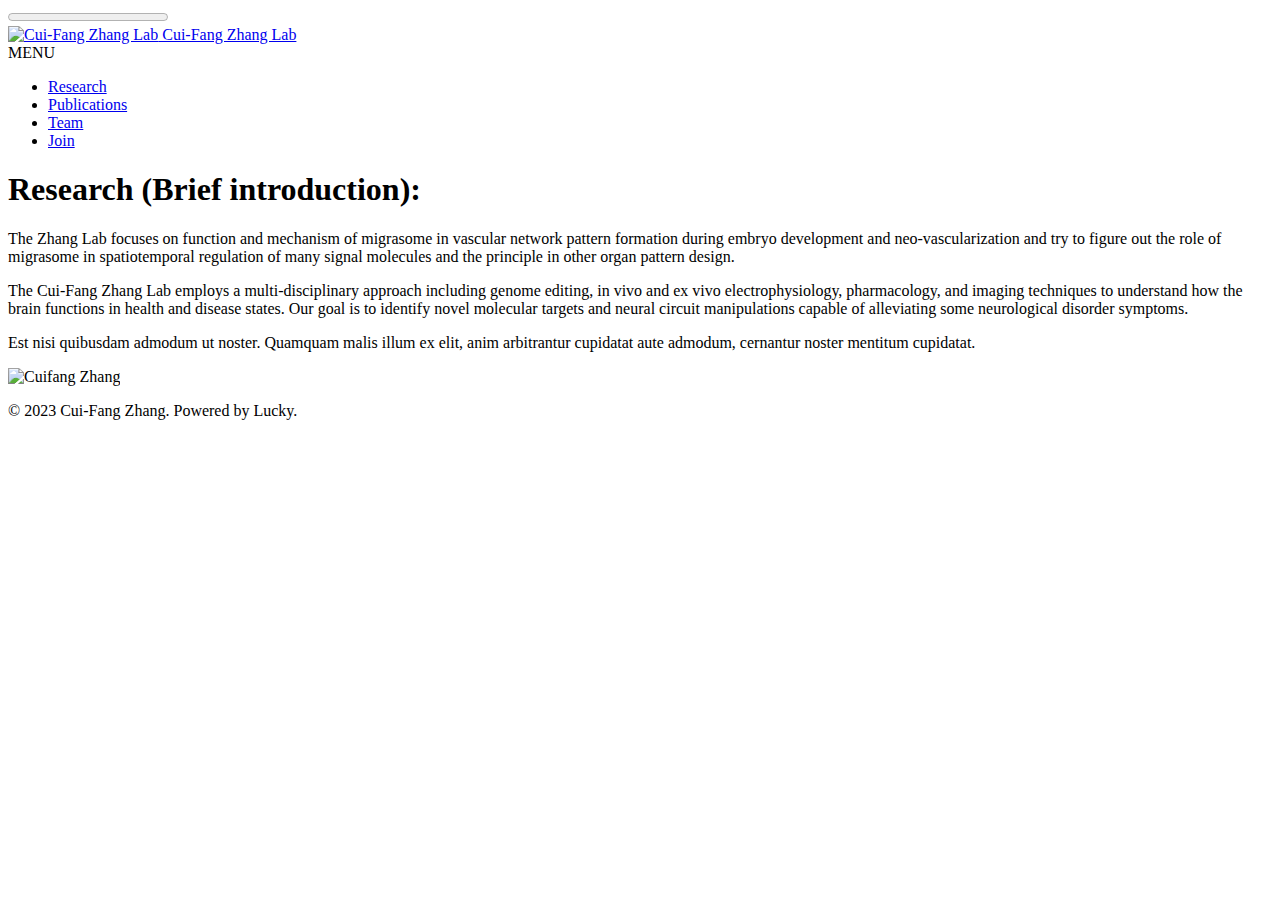
==== index.html @ 9639e49c "Add files via upload" ====
﻿<!DOCTYPE html>
<html lang="en-US">

<head>
    <title>Cui-Fang Zhang lab-XIAMEN University</title>
    <!-- META TAGS -->
    <meta charset="UTF-8">
    <meta name="viewport" content="width=device-width, height=device-height, initial-scale=1.0, maximum-scale=1.0, user-scalable=no" />
    <meta name="description" content="">
    <meta name="keywords" content="">
    <!-- CSS FILES -->
    <link href="css/bootstrap.min.css" rel="stylesheet" type="text/css">
    <link href="css/fontawesome.css" rel="stylesheet" type="text/css">
    <link href="css/slick.css" rel="stylesheet" type="text/css">
    <link href="css/style.css" rel="stylesheet" type="text/css">
</head>

<body>
    <!-- READING POSITION INDICATOR -->
    <progress value="0" id="eskimo-progress-bar">
        <span class="eskimo-progress-container">
            <span class="eskimo-progress-bar"></span>
        </span>
    </progress>
    <!-- SITE WRAPPER -->
    <div id="eskimo-site-wrapper">
        <!-- MAIN CONTAINER -->
        <main id="eskimo-main-container">
            <div class="container">
                <!-- SIDEBAR -->
                <div id="eskimo-sidebar">
                    <div id="eskimo-sidebar-wrapper" class="d-flex align-items-start flex-column h-100 w-100">
                        <!-- LOGO -->
                        <div id="eskimo-logo-cell" class="w-100">
                            <a class="eskimo-logo-link" href="index.html">
                                <img src="images/logo.png" class="eskimo-logo" alt="Cui-Fang Zhang Lab">
                                Cui-Fang Zhang Lab
                            </a>
                        </div>
                        <!-- MENU CONTAINER -->
                        <div id="eskimo-sidebar-cell" class="w-100">
                            <!-- MOBILE MENU BUTTON -->
                            <div id="eskimo-menu-toggle">MENU</div>
                            <!-- MENU -->
                            <nav id="eskimo-main-menu" class="menu-main-menu-container">
                                <ul class="eskimo-menu-ul">
                                    <li><a href="index.html">Research</a>
                                    </li>
                                    <li><a href="publications.html">Publications</a>
    
                                    </li>
                                    <li><a href="team.html">Team</a>
                                    </li>
                                    <li><a href="join.html">Join</a></li>
    
                                </ul>
                            </nav>
                        </div>
                    
                    </div>
                </div>

                <!-- INDEX -->
                <div class="eskimo-page-title" style="margin-right: -110px; padding-right: 110px; opacity: 1;">
                    <h1><span>Research (Brief introduction):</span></h1>
                    <p class="eskimo-page-subtitle">The Zhang Lab focuses on function and mechanism of migrasome in vascular network pattern formation during embryo development and neo-vascularization and try to figure out the role of migrasome in spatiotemporal regulation of many signal molecules and the principle in other organ pattern design.</p>
                </div>
                <div class="row">
                    <div class="col-12 col-lg-7 order-2 order-lg-1">
                        <p>The Cui-Fang Zhang Lab employs a multi-disciplinary approach including genome editing, in vivo and ex vivo electrophysiology, pharmacology, and imaging techniques to understand how the brain functions in health and disease states. Our goal is to identify novel molecular targets and neural circuit manipulations capable of alleviating some neurological disorder symptoms.</p>
                        <p>Est nisi quibusdam admodum ut noster. Quamquam malis illum ex elit, anim arbitrantur cupidatat aute admodum, cernantur noster mentitum cupidatat.</p>
                        
                    </div>
                    <div class="col-12 col-lg-5 order-1 order-lg-2 mb-5 mb-lg-0">
                        <img src="images/Cuifang Zhang.jpg" alt="Cuifang Zhang" class="img-fluid mx-auto d-block eskimo-img-shadow" />
                    
                    </div>
                </div>
          
                </div>
            </div>
        </main>
        <!-- FOOTER -->
        <footer id="eskimo-footer">
            <div class="container">

                <!-- CREDITS -->
                <div class="eskimo-footer-credits">
                    <p>
                        © 2023 Cui-Fang Zhang. Powered by Lucky.
                    </p>
                </div>
            </div>
        </footer>
    </div>
    <!-- GO TO TOP BUTTON -->
    <a id="eskimo-gototop" href="#"><i class="fa fa-chevron-up"></i></a>
    <!-- SLIDE PANEL OVERLAY -->
    <div id="eskimo-overlay"></div>

    <!-- JS FILES -->
    <script src="js/jquery-3.3.1.min.js"></script>
    <script src="js/bootstrap.min.js"></script>
    <script src="js/salvattore.min.js"></script>
    <script src="js/slick.min.js"></script>
    <script src="js/panel.js"></script>
    <script src="js/reading-position-indicator.js"></script>
    <script src="js/custom.js"></script>
    <!-- POST SLIDER -->
    <script>
        (function($) {
            "use strict";
            $(document).ready(function() {
                $('#eskimo-post-slider').slick({
                    autoplay: true,
                    autoplaySpeed: 5000,
                    slidesToScroll: 1,
                    adaptiveHeight: true,
                    slidesToShow: 1,
                    arrows: true,
                    dots: false,
                    fade: true
                });
            });
            $(window).on('load', function() {
                $('#eskimo-post-slider').css('opacity', '1');
                $('#eskimo-post-slider').parent().removeClass('eskimo-bg-loader');
            });
        })(jQuery);
    </script>
    <!-- POST CAROUSEL -->
    <script>
        (function($) {
            "use strict";
            $(document).ready(function() {
                $('#eskimo-post-carousel').slick({
                    infinite: false,
                    slidesToScroll: 1,
                    arrows: true,
                    dots: false,
                    slidesToShow: 3,
                    responsive: [{
                        breakpoint: 992,
                        settings: {
                            slidesToShow: 2
                        }
                    }, {
                        breakpoint: 576,
                        settings: {
                            slidesToShow: 1
                        }
                    }]

                });
                $('#eskimo-post-carousel').css('opacity', '1');
            });
        })(jQuery);
    </script>
</body>

</html>
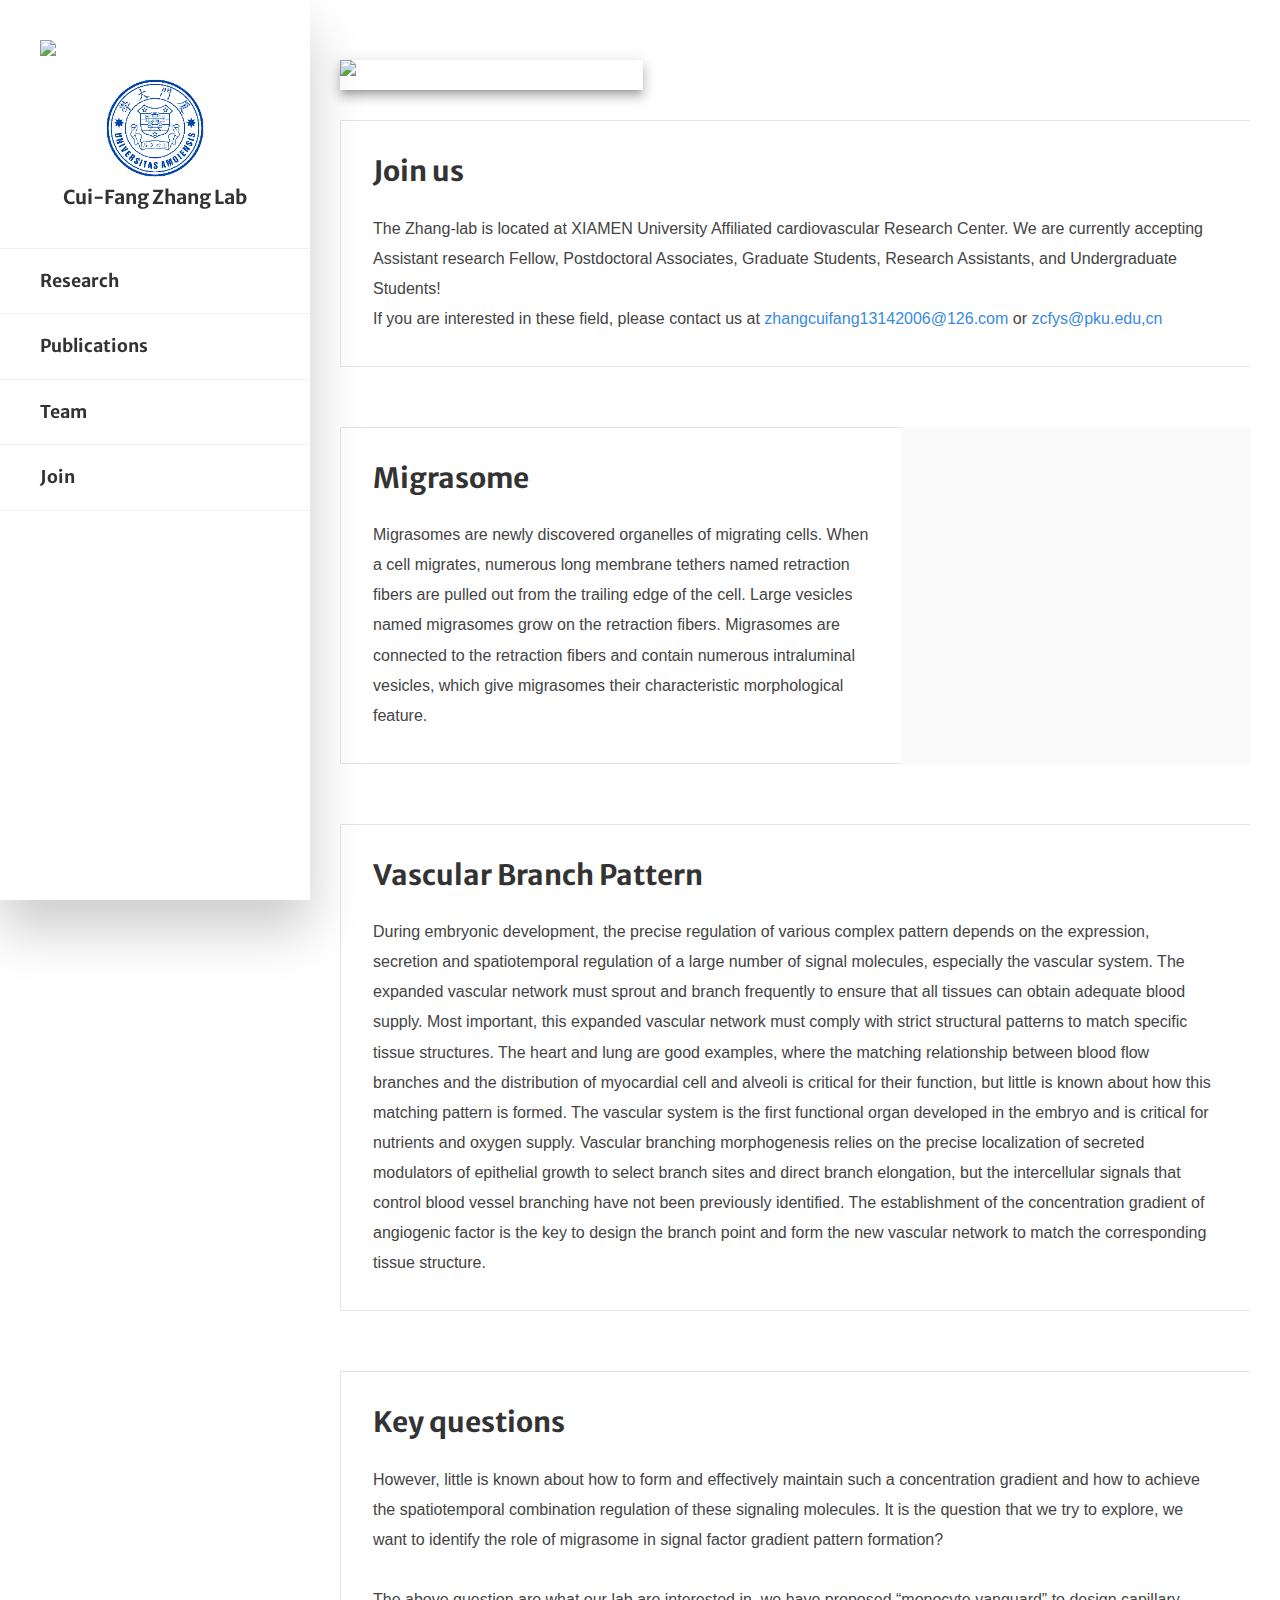
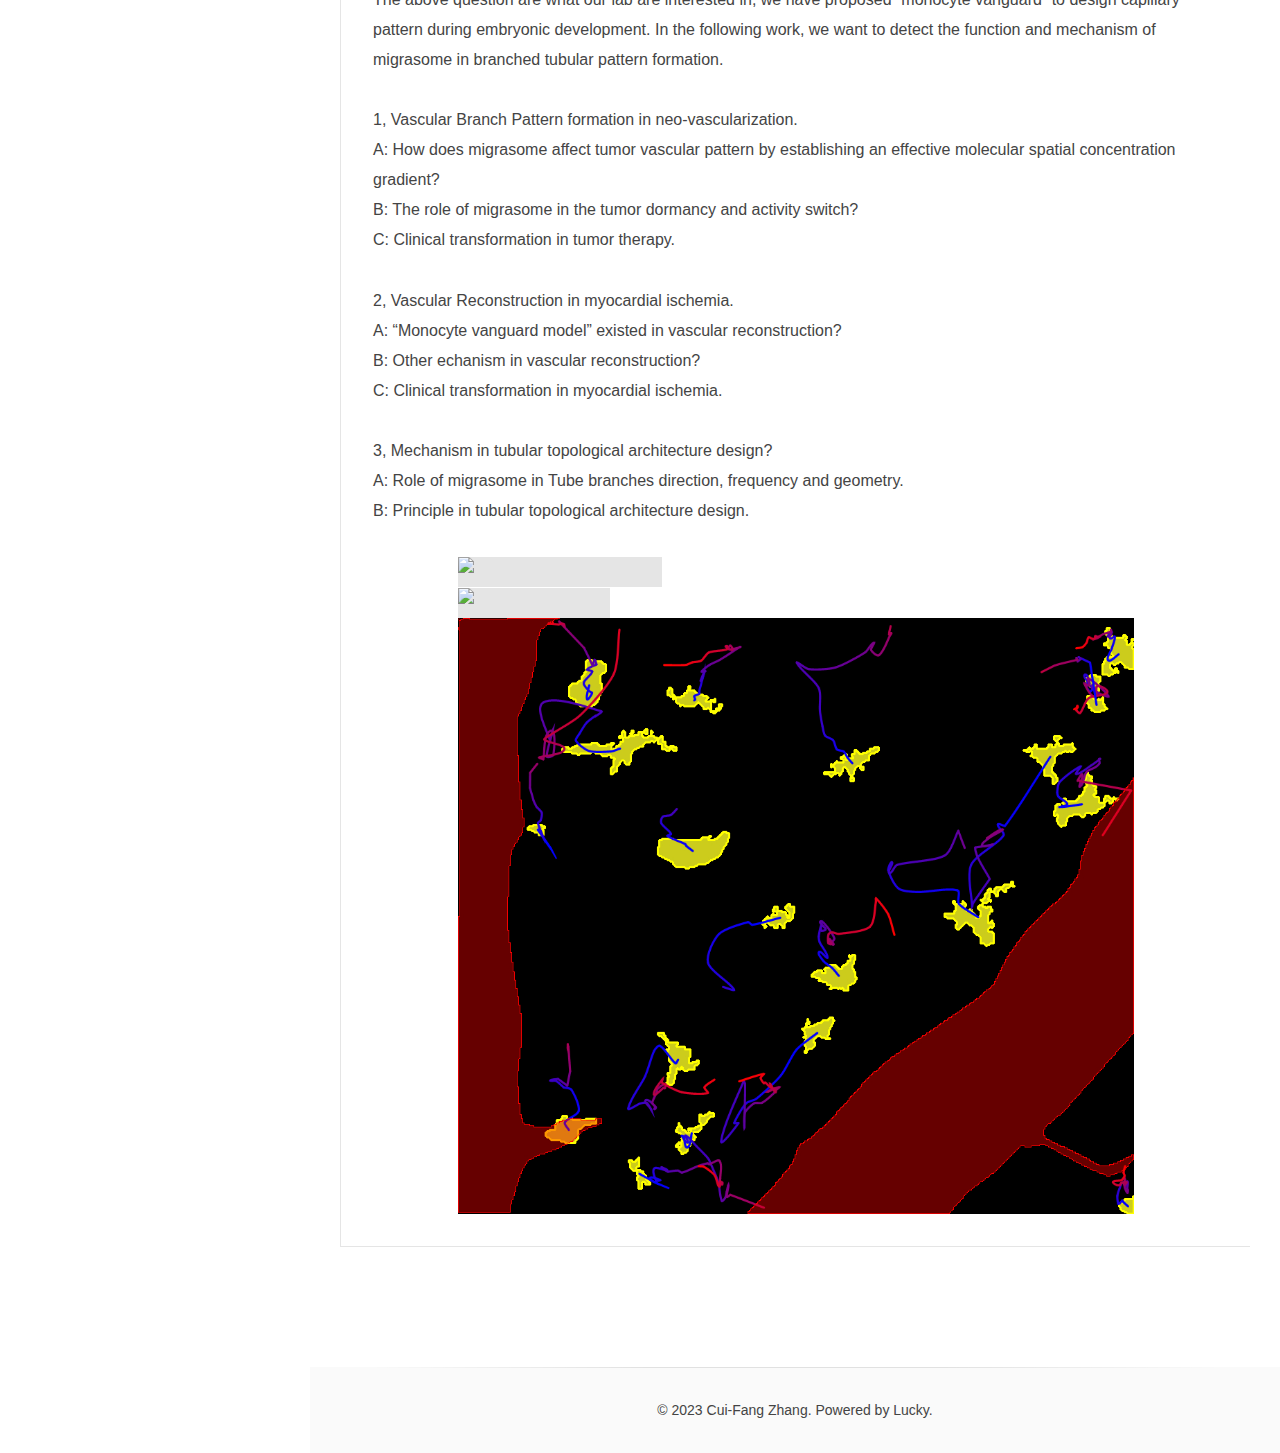
==== commit 0221e2ca: "Add files via upload" ====
--- a/index.html
+++ b/index.html
@@ -12,7 +12,7 @@
     <link href="css/bootstrap.min.css" rel="stylesheet" type="text/css">
     <link href="css/fontawesome.css" rel="stylesheet" type="text/css">
     <link href="css/slick.css" rel="stylesheet" type="text/css">
-    <link href="css/style.css" rel="stylesheet" type="text/css">
+    <link href="css/style.css?v=20230723" rel="stylesheet" type="text/css">
 </head>
 
 <body>
@@ -33,7 +33,8 @@
                         <!-- LOGO -->
                         <div id="eskimo-logo-cell" class="w-100">
                             <a class="eskimo-logo-link" href="index.html">
-                                <img src="images/logo.png" class="eskimo-logo" alt="Cui-Fang Zhang Lab">
+                                <img src="../images/logo1.png" class="eskimo-logo1" alt="厦门大学医学院心血管研究所">
+                                <img src="../images/logo.png" class="eskimo-logo" alt="Cui-Fang Zhang Lab">
                                 Cui-Fang Zhang Lab
                             </a>
                         </div>
@@ -61,24 +62,117 @@
                 </div>
 
                 <!-- INDEX -->
-                <div class="eskimo-page-title" style="margin-right: -110px; padding-right: 110px; opacity: 1;">
+                <!-- <div class="eskimo-page-title" style="margin-right: -110px; padding-right: 110px; opacity: 1;">
                     <h1><span>Research (Brief introduction):</span></h1>
                     <p class="eskimo-page-subtitle">The Zhang Lab focuses on function and mechanism of migrasome in vascular network pattern formation during embryo development and neo-vascularization and try to figure out the role of migrasome in spatiotemporal regulation of many signal molecules and the principle in other organ pattern design.</p>
-                </div>
+                </div> -->
+                <!-- <h3 class="card-title">Research (Brief introduction):</h3> -->
                 <div class="row">
-                    <div class="col-12 col-lg-7 order-2 order-lg-1">
-                        <p>The Cui-Fang Zhang Lab employs a multi-disciplinary approach including genome editing, in vivo and ex vivo electrophysiology, pharmacology, and imaging techniques to understand how the brain functions in health and disease states. Our goal is to identify novel molecular targets and neural circuit manipulations capable of alleviating some neurological disorder symptoms.</p>
-                        <p>Est nisi quibusdam admodum ut noster. Quamquam malis illum ex elit, anim arbitrantur cupidatat aute admodum, cernantur noster mentitum cupidatat.</p>
-                        
-                    </div>
-                    <div class="col-12 col-lg-5 order-1 order-lg-2 mb-5 mb-lg-0">
-                        <img src="images/Cuifang Zhang.jpg" alt="Cuifang Zhang" class="img-fluid mx-auto d-block eskimo-img-shadow" />
-                    
+                    <div class="col-12 col-lg-4 order-2 order-lg-1" style="padding-right: 0;padding-left: 0;">
+                        <img src="images/1.jpg" alt="Cuifang Zhang" class="img-fluid mx-auto d-block eskimo-img-shadow" />
+                    </div>
+                    <div class="col-12 col-lg-8 order-1 order-lg-2 mb-5 mb-lg-0" style="background-image:url(images/formation.gif);background-repeat: repeat;">
+                        <p style="color: #fff;position: absolute;bottom: 0px;font-weight: 600;font-size: 18px;">The Zhang Lab focuses on function and mechanism of migrasome in vascular network pattern formation during embryo development and neo-vascularization and try to figure out the role of migrasome in spatiotemporal regulation of many signal molecules and the principle in other organ pattern design.</p>
                     </div>
                 </div>
           
-                </div>
-            </div>
+                <br/>
+
+                <div class="row">
+                    <div class="card card-horizontal">
+                        <div class="card-body">
+                            <div class="card-horizontal-left">
+                                <h3 class="card-title"><a>Join us</a></h3>
+                                <div class="card-excerpt">
+                                    <div>The Zhang-lab is located at XIAMEN University Affiliated cardiovascular Research Center. We are currently accepting Assistant research Fellow, Postdoctoral Associates, Graduate Students, Research Assistants, and Undergraduate Students!
+                                        <br>If you are interested in these field, please contact us at <a style="color: #398ade;">zhangcuifang13142006@126.com</a> or <a style="color: #398ade;">zcfys@pku.edu,cn</a>
+                                    </div>
+                                </div>
+                            </div>
+                        </div>
+                    </div>
+            </div>
+
+            <div class="row">
+                <div class="card card-horizontal">
+                    <div class="card-body">
+                        <div class="card-horizontal-left">
+                            <h3 class="card-title"><a>Migrasome</a></h3>
+                            <div class="card-excerpt">
+                                <p>Migrasomes are newly discovered organelles of migrating cells. When a cell migrates, numerous long membrane tethers named retraction fibers are pulled out from the trailing edge of the cell. Large vesicles named migrasomes grow on the retraction fibers. Migrasomes are connected to the retraction fibers and contain numerous intraluminal vesicles, which give migrasomes their characteristic morphological feature.</p>
+                            </div>
+                        </div>
+                        <div class="card-horizontal-right" title="Migrasome and retraction fiber" style=" background-size: 100% 300px;" data-img="images/migrasomer.gif">
+                        </div>
+                    </div>
+                </div>
+            </div>
+
+            <div class="row">
+                <div class="card card-horizontal">
+                    <div class="card-body">
+                        <div class="card-horizontal-left">
+                            <h3 class="card-title"><a>Vascular Branch Pattern</a></h3>
+                            <div class="card-excerpt">
+                                <p>During embryonic development, the precise regulation of various complex pattern depends on the expression, secretion and spatiotemporal regulation of a large number of signal molecules, especially the vascular system. The expanded vascular network must sprout and branch frequently to ensure that all tissues can obtain adequate blood supply. Most important, this expanded vascular network must comply with strict structural patterns to match specific tissue structures. The heart and lung are good examples, where the matching relationship between blood flow branches and the distribution of myocardial cell and alveoli is critical for their function, but little is known about how this matching pattern is formed. 
+                                    The vascular system is the first functional organ developed in the embryo and is critical for nutrients and oxygen supply. Vascular branching morphogenesis relies on the precise localization of secreted modulators of epithelial growth to select branch sites and direct branch elongation, but the intercellular signals that control blood vessel branching have not been previously identified. The establishment of the concentration gradient of angiogenic factor is the key to design the branch point and form the new vascular network to match the corresponding tissue structure.
+                                    </p>
+                            </div>
+                        </div>
+                    </div>
+                </div>
+            </div>
+
+            <div class="row">
+                <div class="card card-horizontal">
+                    <div class="card-body">
+                        <div class="card-horizontal-left">
+                            <h3 class="card-title"><a>Key questions</a></h3>
+                            <div class="card-excerpt">
+                                <div>
+                                    However, little is known about how to form and effectively maintain such a concentration gradient and how to achieve the spatiotemporal combination regulation of these signaling molecules. It is the question that we try to explore, we want to identify the role of migrasome in signal factor gradient pattern formation?
+                                </div>
+                                <br>
+                                <div>
+                                    The above question are what our lab are interested in, we have proposed “monocyte vanguard” to design capillary pattern during embryonic development. In the following work, we want to detect the function and mechanism of migrasome in branched tubular pattern formation.
+                                </div>
+                                <br>
+                                <div>
+                                   <p>1, Vascular Branch Pattern formation in neo-vascularization.</p>
+                                   <p>A: How does migrasome affect tumor vascular pattern by establishing an effective molecular spatial concentration gradient?</p>
+                                   <p>B: The role of migrasome in the tumor dormancy and activity switch?</p>
+                                   <p>C: Clinical transformation in tumor therapy.</p>
+                                </div>
+                                <br>
+                                <div>
+                                    <p>2, Vascular Reconstruction in myocardial ischemia.</p>
+                                    <p>A: “Monocyte vanguard model” existed in vascular reconstruction?</p>
+                                    <p>B: Other echanism in vascular reconstruction?</p>
+                                    <p>C: Clinical transformation in myocardial ischemia.</p>
+                                </div>
+                                <br>
+                                <div>
+                                    <p>3, Mechanism in tubular topological architecture design?</p>
+                                    <p>A: Role of migrasome in Tube branches direction, frequency and geometry.</p>
+                                    <p>B: Principle in tubular topological architecture design.</p>
+                                </div>
+                                <br>
+                                <div>
+                                    <img src="../images/monocyte.gif" title="Monocyte vanguard model" style="width: 100%;height:auto;border-radius:0;"/>
+                                </div>
+                                <div>
+                                    <img src="../images/migrasome.jpg" title="Migrasome in CAM" style="width: 100%;height:auto;border-radius:0;"/>
+                                </div>
+                                <div>
+                                    <img src="../images/monocyte-migrate-in-vessel.jpg" title="Track of monocyte around vesse" style="width: 100%;height:auto;border-radius:0;"/>
+                                </div>
+                            </div>
+                        </div>
+                    </div>
+                </div>
+            </div>
+
+
         </main>
         <!-- FOOTER -->
         <footer id="eskimo-footer">
--- a/css/style.css
+++ b/css/style.css
@@ -0,0 +1,4404 @@
+/* ---------------------- 
+Stylesheet Guide
+-------------------------
+
+GENERAL STYLES
+FULLSCREEN SEARCH
+READING POSITION INDICATOR
+GENERAL BOOTSTRAP
+BUTTONS
+MODAL
+FORMS
+PROGRESS BARS
+ALERTS
+BADGES
+TABS
+PAGINATION
+RESPONSIVE IFRAME
+TOP ICONS
+SIDEBAR
+MAIN MENU
+SLIDING PANEL
+SOCIAL ICONS
+PAGE STRUCTURE
+POST NAVIGATION
+CARDS
+COMMENTS
+WIDGETS
+FOOTER
+AUTHOR BOX
+POST LIST
+ACCORDION
+CAROUSEL
+POST SLIDER
+VIEW ALL
+MASONRY
+MASONRY MEDIA QUERIES
+MEDIA QUERIES
+
+*/
+
+/* ================= GOOGLE FONT ================== */
+
+@import url('https://fonts.googleapis.com/css?family=Merriweather+Sans:400,700|Merriweather:400,400i,700,700i&subset=latin-ext');
+
+/* ================= GENERAL STYLES ================== */
+
+*,
+*::after,
+*::before {
+    -webkit-box-sizing: border-box;
+    -moz-box-sizing: border-box;
+    box-sizing: border-box;
+}
+
+html,
+body {
+    padding: 0;
+    margin: 0;
+}
+
+html {
+    font-size: 16px;
+    -webkit-font-smoothing: antialiased;
+    -moz-osx-font-smoothing: grayscale;
+}
+
+body {
+    font-weight: 400;
+    color: #444;
+    font-family: -apple-system,".SFNSText-Regular","San Francisco","Roboto","Segoe UI","Helvetica Neue","Lucida Grande",Arial,sans-serif;
+    line-height: 1.88;
+    font-size: 1rem;
+    background-color: #ffffff;
+    font-variant-ligatures: no-common-ligatures;
+    width: 100%;
+    height: 100%;
+    -webkit-overflow-scrolling: touch;
+    overflow-x: hidden;
+}
+
+.card-footer,
+.card-horizontal-meta,
+.card-date,
+.badge,
+.card-category,
+.eskimo-menu-ul,
+.eskimo-page-title-meta,
+#eskimo-sidebar .eskimo-logo-link,
+.btn,
+input,
+button,
+.eskimo_fn,
+.eskimo_comment_links,
+#eskimo-menu-toggle,
+.nav-tabs,
+.button,
+.alert,
+.eskimo-post-nav-wrapper,
+#eskimo-share-buttons,
+.progress,
+.mp-accordion-title,
+.eskimo-post-list-title,
+.eskimo-carousel-view-more,
+.eskimo-slider-date,
+.eskimo-author-subtitle {
+    font-family: "Merriweather Sans", "Helvetica", Arial, sans-serif;
+}
+
+.eskimo-pager,
+.eskimo-page-links,
+.eskimo-top-icons li a span,
+.eskimo-categories ul li span {
+    font-family: "Helvetica", Arial, sans-serif;
+}
+
+h1,
+h2,
+h3,
+h4,
+h5,
+h6,
+.h1,
+.h2,
+.h3,
+.h4,
+.h5,
+.h6,
+.card-title {
+    font-family: "Merriweather Sans", "Helvetica", Arial, sans-serif;
+    margin-bottom: 2rem;
+    font-weight: 700;
+    line-height: 1.3;
+    color: #333333;
+}
+
+h1,
+.h1 {
+    font-size: 2.25rem;
+}
+
+h2,
+.h2 {
+    font-size: 2rem;
+}
+
+h3,
+.h3 {
+    font-size: 1.75rem;
+}
+
+h4,
+.h4 {
+    font-size: 1.6rem;
+}
+
+h5,
+.h5 {
+    font-size: 1.45rem;
+}
+
+h6,
+.h6 {
+    font-size: 1.3rem;
+}
+
+.lead {
+    font-size: 1.3rem;
+}
+
+p {
+    margin-top: 0;
+    margin-bottom: 2rem;
+}
+
+.widget {
+    font-size: 1rem;
+}
+
+a {
+    color: #51cbce;
+    -webkit-transition: color 0.2s linear;
+    -moz-transition: color 0.2s linear;
+    transition: color 0.2s linear;
+}
+
+a:hover,
+a:focus {
+    color: #2ba9cd;
+    text-decoration: none;
+}
+
+.icon {
+    fill: #66615b;
+}
+
+.navbar-toggle {
+    outline: 0 !important;
+}
+
+a:focus,
+a:active,
+button::-moz-focus-inner,
+input[type="reset"]::-moz-focus-inner,
+input[type="button"]::-moz-focus-inner,
+input[type="submit"]::-moz-focus-inner,
+select::-moz-focus-inner,
+input[type="file"] > input[type="button"]::-moz-focus-inner {
+    outline: 0;
+}
+
+hr {
+    border-color: #efefef;
+    margin-top: 60px;
+    margin-bottom: 55px;
+}
+
+hr.section-divider {
+    margin-top: 100px;
+    margin-bottom: 100px;
+}
+
+img {
+    max-width: 100%;
+    height: auto;
+    color: transparent;
+}
+
+dl,
+ol,
+ul {
+    margin-bottom: 2rem;
+}
+
+dd {
+    margin-bottom: 1rem;
+}
+
+table {
+    margin: 2rem 0;
+    table-layout: auto;
+    /* Prevents HTML tables from becoming too wide */
+    width: 100%;
+}
+
+table:not([class]) {
+    border-collapse: collapse;
+}
+
+table:not([class]),
+table:not([class]) th,
+table:not([class]) td {
+    border: 1px solid #ddd;
+}
+
+table:not([class]) th,
+table:not([class]) td {
+    padding: 10px 15px;
+}
+
+blockquote {
+    font-style: italic;
+    border-left: 4px solid #51cbce;
+    padding-left: 1.5rem;
+    margin-left: -1.5rem;
+    font-size: 120%;
+    margin-top: 3rem;
+    margin-bottom: 3rem;
+}
+
+.fa {
+    font-weight: normal !important;
+}
+
+.no-margin {
+    margin: 0px !important;
+}
+
+.hide-on-load {
+    overflow: hidden;
+    height: 0;
+}
+
+.eskimo-add-shadow {
+    -webkit-box-shadow: 0 30px 50px 0 rgba(1, 1, 1, .2);
+    box-shadow: 0 30px 50px 0 rgba(1, 1, 1, .2);
+}
+
+.eskimo-img-shadow {
+    box-shadow: 0 8px 10px 1px rgba(0, 0, 0, 0.14), 0 3px 14px 2px rgba(0, 0, 0, 0.12), 0 5px 5px -3px rgba(0, 0, 0, 0.2);
+}
+
+.eskimo-add-border {
+    border: 1px solid #e5e5e5;
+    padding: 2rem 2rem 2rem 2rem;
+}
+
+.eskimo-title-with-border {
+    border-bottom: 3px solid rgba(0, 0, 0, 0.02);
+}
+
+.eskimo-title-with-border span {
+    display: inline-block;
+    position: relative;
+    padding-bottom: 7px;
+}
+
+.eskimo-title-with-border span:after {
+    content: "";
+    height: 3px;
+    width: 100%;
+    background: #51cbce;
+    left: 0;
+    bottom: -3px;
+    position: absolute;
+    z-index: 2;
+}
+
+.eskimo-bg-loader {
+    min-height: 200px;
+}
+
+.eskimo-bg-loader:before {
+    width: 50px;
+    height: 50px;
+    border: 5px solid rgba(0, 0, 0, 0.1);
+    border-radius: 100%;
+    box-sizing: border-box;
+    position: absolute;
+    left: 50%;
+    top: 50%;
+    transform: translate(-50%, -50%) rotate(0deg);
+    -webkit-transform: translate(-50%, -50%) rotate(0deg);
+    -webkit-animation: eskimo-bg-loader 1s linear infinite;
+    animation: eskimo-bg-loader 1s linear infinite;
+    z-index: 9999999999;
+    content: "";
+    border-top-color: #333;
+}
+
+@-webkit-keyframes eskimo-bg-loader {
+    100% {
+        transform: translate(-50%, -50%) rotate(360deg);
+    }
+}
+
+@keyframes eskimo-bg-loader {
+    100% {
+        transform: translate(-50%, -50%) rotate(360deg);
+    }
+}
+
+#eskimo-share-buttons {
+    margin-top: 55px;
+    box-shadow: 0 1px 3px rgba(0, 0, 0, 0.12), 0 1px 2px rgba(0, 0, 0, 0.24);
+}
+
+.woocommerce #eskimo-share-buttons {
+    margin-top: 40px;
+}
+
+.no-border {
+    border:none !important;
+}
+
+/* ================= FULLSCREEN SEARCH ================== */
+
+#eskimo-fullscreen-search {
+    height: 100%;
+    width: 100%;
+    display: none;
+    position: fixed;
+    top: 0;
+    left: 0;
+    right: 0;
+    bottom: 0;
+    background-color: rgba(250, 250, 250, 0.9);
+    z-index: 99999999999;
+}
+
+#eskimo-fullscreen-search-content {
+    position: relative;
+    display: flex;
+    align-items: center;
+    justify-content: center;
+    height: 100%;
+    width: 100%;
+}
+
+#eskimo-fullscreen-search-content form {
+    width: 100%;
+    max-width: 800px;
+    padding: 40px;
+}
+
+#eskimo-fullscreen-search .input-group {
+    -webkit-box-shadow: 0 30px 50px 0 rgba(1, 1, 1, .2);
+    box-shadow: 0 30px 50px 0 rgba(1, 1, 1, .2);
+}
+
+#eskimo-close-search {
+    position: absolute;
+    top: 30px;
+    right: 30px;
+    z-index: 9;
+    width: 50px;
+    height: 50px;
+    text-align: center;
+    background: #333;
+    line-height: 50px;
+    border-radius: 100%;
+    padding: 0;
+    font-size: 1.2rem;
+    -webkit-transition: background 0.2s cubic-bezier(0.34, 2, 0.6, 1);
+    -moz-transition: background 0.2s cubic-bezier(0.34, 2, 0.6, 1);
+    transition: background 0.2s cubic-bezier(0.34, 2, 0.6, 1);
+    color: #fff;
+    display: block;
+}
+
+#eskimo-close-search:hover {
+    background: #f5593d;
+}
+
+#eskimo-close-search .fa {
+    -webkit-transition: transform 300ms cubic-bezier(0.34, 2, 0.6, 1);
+    -moz-transition: transform 300ms cubic-bezier(0.34, 2, 0.6, 1);
+    -o-transition: transform 300ms cubic-bezier(0.34, 2, 0.6, 1);
+    -ms-transition: transform 300ms cubic-bezier(0.34, 2, 0.6, 1);
+    transition: transform 300ms cubic-bezier(0.34, 2, 0.6, 1);
+}
+
+#eskimo-close-search:hover .fa {
+    transform: scale(1.2);
+    -webkit-transform: scale(1.2);
+    -ms-transform: scale(1.2);
+    -moz-transform: scale(1.2);
+}
+
+/* ================= READING POSITION INDICATOR ================== */
+
+progress {
+    position: fixed;
+    left: 0;
+    top: 0;
+    width: 100%;
+    height: 4px;
+    -webkit-appearance: none;
+    -moz-appearance: none;
+    appearance: none;
+    border: none;
+    background-color: transparent;
+    color: #51cbce;
+    z-index: 9999;
+}
+
+progress::-webkit-progress-bar {
+    background-color: transparent;
+}
+
+progress::-webkit-progress-value {
+    background-color: #51cbce;
+}
+
+progress::-moz-progress-bar {
+    background-color: #51cbce;
+}
+
+.eskimo-progress-container {
+    width: 100%;
+    background-color: transparent;
+    position: fixed;
+    top: 0;
+    left: 0;
+    height: 4px;
+    display: block;
+}
+
+.eskimo-progress-bar {
+    background-color: #51cbce;
+    width: 50%;
+    display: block;
+    height: inherit;
+}
+
+/* ================= GENERAL BOOTSTRAP ================== */
+
+.row {
+    margin-right: -30px;
+    margin-left: -30px;
+}
+
+.col,
+.col-1,
+.col-10,
+.col-11,
+.col-12,
+.col-2,
+.col-3,
+.col-4,
+.col-5,
+.col-6,
+.col-7,
+.col-8,
+.col-9,
+.col-auto,
+.col-lg,
+.col-lg-1,
+.col-lg-10,
+.col-lg-11,
+.col-lg-12,
+.col-lg-2,
+.col-lg-3,
+.col-lg-4,
+.col-lg-5,
+.col-lg-6,
+.col-lg-7,
+.col-lg-8,
+.col-lg-9,
+.col-lg-auto,
+.col-md,
+.col-md-1,
+.col-md-10,
+.col-md-11,
+.col-md-12,
+.col-md-2,
+.col-md-3,
+.col-md-4,
+.col-md-5,
+.col-md-6,
+.col-md-7,
+.col-md-8,
+.col-md-9,
+.col-md-auto,
+.col-sm,
+.col-sm-1,
+.col-sm-10,
+.col-sm-11,
+.col-sm-12,
+.col-sm-2,
+.col-sm-3,
+.col-sm-4,
+.col-sm-5,
+.col-sm-6,
+.col-sm-7,
+.col-sm-8,
+.col-sm-9,
+.col-sm-auto,
+.col-xl,
+.col-xl-1,
+.col-xl-10,
+.col-xl-11,
+.col-xl-12,
+.col-xl-2,
+.col-xl-3,
+.col-xl-4,
+.col-xl-5,
+.col-xl-6,
+.col-xl-7,
+.col-xl-8,
+.col-xl-9,
+.col-xl-auto {
+    padding-right: 30px;
+    padding-left: 30px;
+}
+
+.card-title,
+.card-title a {
+    color: #333333;
+    text-decoration: none;
+}
+
+.card-title a:hover,
+.card-title a:focus {
+    color: #222;
+    text-decoration: none;
+}
+
+.text-light,
+a.text-light,
+a.text-light:hover {
+    color: #ccc;
+}
+
+.text-primary,
+a.text-primary,
+a.text-primary:hover {
+    color: #51cbce !important;
+}
+
+.text-info,
+a.text-info,
+a.text-info:hover {
+    color: #51bcda !important;
+}
+
+.text-success,
+a.text-success,
+a.text-success:hover {
+    color: #6bd098 !important;
+}
+
+.text-warning,
+a.text-warning,
+a.text-warning:hover {
+    color: #fbc658 !important;
+}
+
+.text-danger,
+a.text-danger,
+a.text-danger:hover {
+    color: #f5593d !important;
+}
+
+.pagination .page-item .page-link .fa {
+    width: auto;
+}
+
+.bg-primary {
+    background-color: #6dd3d6 !important;
+}
+
+.bg-info {
+    background-color: #6ec7e0 !important;
+}
+
+.bg-success {
+    background-color: #86d9ab !important;
+}
+
+.bg-warning {
+    background-color: #fcd27b !important;
+}
+
+.bg-danger {
+    background-color: #f7765f !important;
+}
+
+/* Animations */
+
+.form-control,
+.input-group-addon,
+.tagsinput,
+.carousel-control.right,
+.carousel-control.left {
+    -webkit-transition: all 300ms linear;
+    -moz-transition: all 300ms linear;
+    -o-transition: all 300ms linear;
+    -ms-transition: all 300ms linear;
+    transition: all 300ms linear;
+}
+
+.tagsinput .tag,
+.tagsinput-remove-link,
+.filter,
+.btn-hover,
+[data-toggle="collapse"] i,
+.animation-transition-fast,
+.dropdown-menu .dropdown-item {
+    -webkit-transition: all 150ms linear;
+    -moz-transition: all 150ms linear;
+    -o-transition: all 150ms linear;
+    -ms-transition: all 150ms linear;
+    transition: all 150ms linear;
+}
+
+.custom-select {
+    padding: 0.5rem 1.75rem 0.5rem .75rem;
+    height: calc(3rem + 2px);
+}
+
+/* ================= BUTTONS ================== */
+
+input[type="submit"]:not(.btn):not(.slick-arrow),
+input[type="button"]:not(.btn):not(.slick-arrow),
+.button,
+.btn {
+    box-sizing: border-box;
+    font-size: 0.875rem;
+    font-weight: 700;
+    padding: 0.5rem 18px;
+    line-height: 1.75;
+    cursor: pointer;
+    text-transform: uppercase;
+    background-color: #333;
+    border: 2px solid #333;
+    color: #FFFFFF;
+    opacity: 1;
+    -webkit-transition: all 150ms linear;
+    -moz-transition: all 150ms linear;
+    -o-transition: all 150ms linear;
+    -ms-transition: all 150ms linear;
+    transition: all 150ms linear;
+    outline: none !important;
+    box-shadow: none !important;
+    border-radius: 0px !important;
+}
+
+.btn.btn-border,
+.btn.btn-link {
+    background-color: transparent;
+}
+
+input[type="submit"]:not(.btn):hover,
+input[type="button"]:not(.btn):hover,
+.button:hover,
+.btn:hover,
+.btn:focus,
+.btn:active,
+.btn.active,
+.show > .btn.dropdown-toggle {
+    background-color: #222;
+    color: #FFFFFF;
+    border-color: #222;
+}
+
+.btn .caret {
+    border-top-color: #FFFFFF;
+}
+
+.btn.btn-link {
+    color: #66615B;
+}
+
+.btn.btn-link:hover,
+.btn.btn-link:focus,
+.btn.btn-link:active,
+.btn.btn-link.active,
+.open > .btn.btn-link.dropdown-toggle {
+    background-color: transparent;
+    color: #403D39;
+}
+
+.btn.btn-link .caret {
+    border-top-color: #66615B;
+}
+
+.btn .caret {
+    border-top-color: #FFFFFF;
+}
+
+.btn:hover,
+.btn:focus {
+    outline: 0 !important;
+    -webkit-box-shadow: none;
+    box-shadow: none;
+}
+
+.btn:active,
+.btn.active,
+.open > .btn.dropdown-toggle {
+    -webkit-box-shadow: none;
+    box-shadow: none;
+    outline: 0 !important;
+}
+
+.btn[class*="btn-outline-"] {
+    background-image: none;
+    background-color: transparent;
+}
+
+.btn-just-icon {
+    border-radius: 50px;
+    height: 40px;
+    width: 40px;
+    min-width: 40px;
+    line-height: 40px;
+}
+
+.btn-just-icon i {
+    font-size: 16px;
+}
+
+.btn-link.btn-just-icon {
+    padding: 8px;
+}
+
+.btn-group .btn + .btn,
+.btn-group .btn + .btn-group,
+.btn-group .btn-group + .btn,
+.btn-group .btn-group + .btn-group {
+    margin-left: -2px;
+}
+
+.btn-default {
+    background-color: #333;
+    border-color: #333;
+    color: #FFFFFF;
+    opacity: 1;
+}
+
+.btn-default:hover,
+.btn-default:focus,
+.btn-default:active,
+.btn-default.active,
+.show > .btn-default.dropdown-toggle {
+    background-color: #222;
+    color: #FFFFFF;
+    border-color: #222;
+}
+
+.btn-primary {
+    background-color: #51cbce;
+    border-color: #51cbce;
+    color: #FFFFFF;
+    opacity: 1;
+}
+
+.btn-primary:hover,
+.btn-primary:focus,
+.btn-primary:active,
+.btn-primary.active,
+.show > .btn-primary.dropdown-toggle {
+    background-color: #34b5b8 !important;
+    color: #FFFFFF;
+    border-color: #34b5b8 !important;
+}
+
+.btn-primary .caret {
+    border-top-color: #FFFFFF;
+}
+
+.btn-primary.btn-link {
+    color: #51cbce;
+}
+
+.btn-primary.btn-link:hover,
+.btn-primary.btn-link:focus,
+.btn-primary.btn-link:active,
+.btn-primary.btn-link.active,
+.open > .btn-primary.btn-link.dropdown-toggle {
+    background-color: transparent;
+    color: #34b5b8;
+}
+
+.btn-primary .caret {
+    border-top-color: #FFFFFF;
+}
+
+.btn-success {
+    background-color: #6bd098 !important;
+    border-color: #6bd098 !important;
+    color: #FFFFFF;
+    opacity: 1;
+}
+
+.btn-success:hover,
+.btn-success:focus,
+.btn-success:active,
+.btn-success.active,
+.show > .btn-success.dropdown-toggle {
+    background-color: #44c47d !important;
+    color: #FFFFFF;
+    border-color: #44c47d !important;
+}
+
+.btn-success .caret {
+    border-top-color: #FFFFFF;
+}
+
+.btn-success.btn-link {
+    color: #6bd098;
+}
+
+.btn-success.btn-link:hover,
+.btn-success.btn-link:focus,
+.btn-success.btn-link:active,
+.btn-success.btn-link.active,
+.open > .btn-success.btn-link.dropdown-toggle {
+    background-color: transparent;
+    color: #44c47d;
+}
+
+.btn-success.btn-link .caret {
+    border-top-color: #6bd098;
+}
+
+.btn-success .caret {
+    border-top-color: #FFFFFF;
+}
+
+.btn-info {
+    background-color: #51bcda !important;
+    border-color: #51bcda !important;
+    color: #FFFFFF;
+    opacity: 1;
+}
+
+.btn-info:hover,
+.btn-info:focus,
+.btn-info:active,
+.btn-info.active,
+.show > .btn-info.dropdown-toggle {
+    background-color: #2ba9cd !important;
+    color: #FFFFFF;
+    border-color: #2ba9cd !important;
+}
+
+.btn-info .caret {
+    border-top-color: #FFFFFF;
+}
+
+.btn-info.btn-link {
+    color: #51bcda;
+}
+
+.btn-info.btn-link:hover,
+.btn-info.btn-link:focus,
+.btn-info.btn-link:active,
+.btn-info.btn-link.active,
+.open > .btn-info.btn-link.dropdown-toggle {
+    background-color: transparent;
+    color: #2ba9cd;
+}
+
+.btn-info.btn-link .caret {
+    border-top-color: #51bcda;
+}
+
+.btn-info .caret {
+    border-top-color: #FFFFFF;
+}
+
+.btn-warning {
+    background-color: #fbc658 !important;
+    border-color: #fbc658 !important;
+    color: #FFFFFF;
+    opacity: 1;
+}
+
+.btn-warning:hover,
+.btn-warning:focus,
+.btn-warning:active,
+.btn-warning.active,
+.show > .btn-warning.dropdown-toggle {
+    background-color: #fab526 !important;
+    color: #FFFFFF;
+    border-color: #fab526 !important;
+}
+
+.btn-warning .caret {
+    border-top-color: #FFFFFF;
+}
+
+.btn-warning.btn-link {
+    color: #fbc658;
+}
+
+.btn-warning.btn-link:hover,
+.btn-warning.btn-link:focus,
+.btn-warning.btn-link:active,
+.btn-warning.btn-link.active,
+.open > .btn-warning.btn-link.dropdown-toggle {
+    background-color: transparent;
+    color: #fab526;
+}
+
+.btn-warning.btn-link .caret {
+    border-top-color: #fbc658;
+}
+
+.btn-warning .caret {
+    border-top-color: #FFFFFF;
+}
+
+.btn-danger {
+    background-color: #f5593d !important;
+    border-color: #f5593d !important;
+    color: #FFFFFF;
+    opacity: 1;
+}
+
+.btn-danger:hover,
+.btn-danger:focus,
+.btn-danger:active,
+.btn-danger.active,
+.show > .btn-danger.dropdown-toggle {
+    background-color: #f33816 !important;
+    color: #FFFFFF;
+    border-color: #f33816 !important;
+}
+
+.btn-danger .caret {
+    border-top-color: #FFFFFF;
+}
+
+.btn-danger.btn-link {
+    color: #f5593d;
+}
+
+.btn-danger.btn-link:hover,
+.btn-danger.btn-link:focus,
+.btn-danger.btn-link:active,
+.btn-danger.btn-link.active,
+.open > .btn-danger.btn-link.dropdown-toggle {
+    background-color: transparent;
+    color: #f33816;
+}
+
+.btn-danger.btn-link .caret {
+    border-top-color: #f5593d;
+}
+
+.btn-danger .caret {
+    border-top-color: #FFFFFF;
+}
+
+.btn-outline-default {
+    border-color: #222 !important;
+    color: #222;
+}
+
+.btn-outline-default:hover,
+.btn-outline-default:focus,
+.btn-outline-default:active,
+.btn-outline-default.active,
+.open > .btn-outline-default.dropdown-toggle {
+    background-color: #222 !important;
+    color: #fff;
+    border-color: #222 !important;
+}
+
+.btn-outline-default:hover .caret,
+.btn-outline-default:focus .caret,
+.btn-outline-default:active .caret,
+.btn-outline-default.active .caret,
+.open > .btn-outline-default.dropdown-toggle .caret {
+    border-top-color: rgba(255, 255, 255, 0.8);
+}
+
+.btn-outline-default .caret {
+    border-top-color: #FFFFFF;
+}
+
+.btn-outline-default.disabled,
+.btn-outline-default.disabled:hover,
+.btn-outline-default.disabled:focus,
+.btn-outline-default.disabled.focus,
+.btn-outline-default.disabled:active,
+.btn-outline-default.disabled.active,
+.btn-outline-default:disabled,
+.btn-outline-default:disabled:hover,
+.btn-outline-default:disabled:focus,
+.btn-outline-default:disabled.focus,
+.btn-outline-default:disabled:active,
+.btn-outline-default:disabled.active,
+.btn-outline-default[disabled],
+.btn-outline-default[disabled]:hover,
+.btn-outline-default[disabled]:focus,
+.btn-outline-default[disabled].focus,
+.btn-outline-default[disabled]:active,
+.btn-outline-default[disabled].active,
+fieldset[disabled] .btn-outline-default,
+fieldset[disabled] .btn-outline-default:hover,
+fieldset[disabled] .btn-outline-default:focus,
+fieldset[disabled] .btn-outline-default.focus,
+fieldset[disabled] .btn-outline-default:active,
+fieldset[disabled] .btn-outline-default.active {
+    background-color: transparent !important;
+    border-color: #66615B !important;
+}
+
+.btn-outline-primary {
+    border-color: #51cbce !important;
+    color: #51cbce;
+    opacity: 1;
+}
+
+.btn-outline-primary:hover,
+.btn-outline-primary:focus,
+.btn-outline-primary:active,
+.btn-outline-primary.active,
+.open > .btn-outline-primary.dropdown-toggle {
+    background-color: #51cbce !important;
+    color: #fff;
+    border-color: #51cbce !important;
+}
+
+.btn-outline-primary:hover .caret,
+.btn-outline-primary:focus .caret,
+.btn-outline-primary:active .caret,
+.btn-outline-primary.active .caret,
+.open > .btn-outline-primary.dropdown-toggle .caret {
+    border-top-color: rgba(255, 255, 255, 0.8);
+}
+
+.btn-outline-primary .caret {
+    border-top-color: #FFFFFF;
+}
+
+.btn-outline-primary.disabled,
+.btn-outline-primary.disabled:hover,
+.btn-outline-primary.disabled:focus,
+.btn-outline-primary.disabled.focus,
+.btn-outline-primary.disabled:active,
+.btn-outline-primary.disabled.active,
+.btn-outline-primary:disabled,
+.btn-outline-primary:disabled:hover,
+.btn-outline-primary:disabled:focus,
+.btn-outline-primary:disabled.focus,
+.btn-outline-primary:disabled:active,
+.btn-outline-primary:disabled.active,
+.btn-outline-primary[disabled],
+.btn-outline-primary[disabled]:hover,
+.btn-outline-primary[disabled]:focus,
+.btn-outline-primary[disabled].focus,
+.btn-outline-primary[disabled]:active,
+.btn-outline-primary[disabled].active,
+fieldset[disabled] .btn-outline-primary,
+fieldset[disabled] .btn-outline-primary:hover,
+fieldset[disabled] .btn-outline-primary:focus,
+fieldset[disabled] .btn-outline-primary.focus,
+fieldset[disabled] .btn-outline-primary:active,
+fieldset[disabled] .btn-outline-primary.active {
+    background-color: transparent;
+    border-color: #51cbce !important;
+}
+
+.btn-outline-success {
+    border-color: #6bd098 !important;
+    color: #6bd098;
+    opacity: 1;
+}
+
+.btn-outline-success:hover,
+.btn-outline-success:focus,
+.btn-outline-success:active,
+.btn-outline-success.active,
+.open > .btn-outline-success.dropdown-toggle {
+    background-color: #6bd098 !important;
+    color: rgba(255, 255, 255, 0.8);
+    border-color: #6bd098 !important;
+}
+
+.btn-outline-success:hover .caret,
+.btn-outline-success:focus .caret,
+.btn-outline-success:active .caret,
+.btn-outline-success.active .caret,
+.open > .btn-outline-success.dropdown-toggle .caret {
+    border-top-color: rgba(255, 255, 255, 0.8);
+}
+
+.btn-outline-success .caret {
+    border-top-color: #FFFFFF;
+}
+
+.btn-outline-success.disabled,
+.btn-outline-success.disabled:hover,
+.btn-outline-success.disabled:focus,
+.btn-outline-success.disabled.focus,
+.btn-outline-success.disabled:active,
+.btn-outline-success.disabled.active,
+.btn-outline-success:disabled,
+.btn-outline-success:disabled:hover,
+.btn-outline-success:disabled:focus,
+.btn-outline-success:disabled.focus,
+.btn-outline-success:disabled:active,
+.btn-outline-success:disabled.active,
+.btn-outline-success[disabled],
+.btn-outline-success[disabled]:hover,
+.btn-outline-success[disabled]:focus,
+.btn-outline-success[disabled].focus,
+.btn-outline-success[disabled]:active,
+.btn-outline-success[disabled].active,
+fieldset[disabled] .btn-outline-success,
+fieldset[disabled] .btn-outline-success:hover,
+fieldset[disabled] .btn-outline-success:focus,
+fieldset[disabled] .btn-outline-success.focus,
+fieldset[disabled] .btn-outline-success:active,
+fieldset[disabled] .btn-outline-success.active {
+    background-color: transparent;
+    border-color: #6bd098 !important;
+}
+
+.btn-outline-info {
+    border-color: #51bcda !important;
+    color: #51bcda;
+    opacity: 1;
+}
+
+.btn-outline-info:hover,
+.btn-outline-info:focus,
+.btn-outline-info:active,
+.btn-outline-info.active,
+.open > .btn-outline-info.dropdown-toggle {
+    background-color: #51bcda !important;
+    color: rgba(255, 255, 255, 0.8);
+    border-color: #51bcda !important;
+}
+
+.btn-outline-info:hover .caret,
+.btn-outline-info:focus .caret,
+.btn-outline-info:active .caret,
+.btn-outline-info.active .caret,
+.open > .btn-outline-info.dropdown-toggle .caret {
+    border-top-color: rgba(255, 255, 255, 0.8);
+}
+
+.btn-outline-info .caret {
+    border-top-color: #FFFFFF;
+}
+
+.btn-outline-info.disabled,
+.btn-outline-info.disabled:hover,
+.btn-outline-info.disabled:focus,
+.btn-outline-info.disabled.focus,
+.btn-outline-info.disabled:active,
+.btn-outline-info.disabled.active,
+.btn-outline-info:disabled,
+.btn-outline-info:disabled:hover,
+.btn-outline-info:disabled:focus,
+.btn-outline-info:disabled.focus,
+.btn-outline-info:disabled:active,
+.btn-outline-info:disabled.active,
+.btn-outline-info[disabled],
+.btn-outline-info[disabled]:hover,
+.btn-outline-info[disabled]:focus,
+.btn-outline-info[disabled].focus,
+.btn-outline-info[disabled]:active,
+.btn-outline-info[disabled].active,
+fieldset[disabled] .btn-outline-info,
+fieldset[disabled] .btn-outline-info:hover,
+fieldset[disabled] .btn-outline-info:focus,
+fieldset[disabled] .btn-outline-info.focus,
+fieldset[disabled] .btn-outline-info:active,
+fieldset[disabled] .btn-outline-info.active {
+    background-color: transparent;
+    border-color: #51bcda !important;
+}
+
+.btn-outline-warning {
+    border-color: #fbc658 !important;
+    color: #fbc658;
+    opacity: 1;
+}
+
+.btn-outline-warning:hover,
+.btn-outline-warning:focus,
+.btn-outline-warning:active,
+.btn-outline-warning.active,
+.open > .btn-outline-warning.dropdown-toggle {
+    background-color: #fbc658 !important;
+    color: rgba(255, 255, 255, 0.8);
+    border-color: #fbc658 !important;
+}
+
+.btn-outline-warning:hover .caret,
+.btn-outline-warning:focus .caret,
+.btn-outline-warning:active .caret,
+.btn-outline-warning.active .caret,
+.open > .btn-outline-warning.dropdown-toggle .caret {
+    border-top-color: rgba(255, 255, 255, 0.8);
+}
+
+.btn-outline-warning .caret {
+    border-top-color: #FFFFFF;
+}
+
+.btn-outline-warning.disabled,
+.btn-outline-warning.disabled:hover,
+.btn-outline-warning.disabled:focus,
+.btn-outline-warning.disabled.focus,
+.btn-outline-warning.disabled:active,
+.btn-outline-warning.disabled.active,
+.btn-outline-warning:disabled,
+.btn-outline-warning:disabled:hover,
+.btn-outline-warning:disabled:focus,
+.btn-outline-warning:disabled.focus,
+.btn-outline-warning:disabled:active,
+.btn-outline-warning:disabled.active,
+.btn-outline-warning[disabled],
+.btn-outline-warning[disabled]:hover,
+.btn-outline-warning[disabled]:focus,
+.btn-outline-warning[disabled].focus,
+.btn-outline-warning[disabled]:active,
+.btn-outline-warning[disabled].active,
+fieldset[disabled] .btn-outline-warning,
+fieldset[disabled] .btn-outline-warning:hover,
+fieldset[disabled] .btn-outline-warning:focus,
+fieldset[disabled] .btn-outline-warning.focus,
+fieldset[disabled] .btn-outline-warning:active,
+fieldset[disabled] .btn-outline-warning.active {
+    background-color: transparent;
+    border-color: #fbc658 !important;
+}
+
+.btn-outline-danger {
+    border-color: #f5593d !important;
+    color: #f5593d;
+    opacity: 1;
+}
+
+.btn-outline-danger:hover,
+.btn-outline-danger:focus,
+.btn-outline-danger:active,
+.btn-outline-danger.active,
+.open > .btn-outline-danger.dropdown-toggle {
+    background-color: #f5593d !important;
+    color: rgba(255, 255, 255, 0.8);
+    border-color: #f5593d !important;
+}
+
+.btn-outline-danger:hover .caret,
+.btn-outline-danger:focus .caret,
+.btn-outline-danger:active .caret,
+.btn-outline-danger.active .caret,
+.open > .btn-outline-danger.dropdown-toggle .caret {
+    border-top-color: rgba(255, 255, 255, 0.8);
+}
+
+.btn-outline-danger .caret {
+    border-top-color: #FFFFFF;
+}
+
+.btn-outline-danger.disabled,
+.btn-outline-danger.disabled:hover,
+.btn-outline-danger.disabled:focus,
+.btn-outline-danger.disabled.focus,
+.btn-outline-danger.disabled:active,
+.btn-outline-danger.disabled.active,
+.btn-outline-danger:disabled,
+.btn-outline-danger:disabled:hover,
+.btn-outline-danger:disabled:focus,
+.btn-outline-danger:disabled.focus,
+.btn-outline-danger:disabled:active,
+.btn-outline-danger:disabled.active,
+.btn-outline-danger[disabled],
+.btn-outline-danger[disabled]:hover,
+.btn-outline-danger[disabled]:focus,
+.btn-outline-danger[disabled].focus,
+.btn-outline-danger[disabled]:active,
+.btn-outline-danger[disabled].active,
+fieldset[disabled] .btn-outline-danger,
+fieldset[disabled] .btn-outline-danger:hover,
+fieldset[disabled] .btn-outline-danger:focus,
+fieldset[disabled] .btn-outline-danger.focus,
+fieldset[disabled] .btn-outline-danger:active,
+fieldset[disabled] .btn-outline-danger.active {
+    background-color: transparent;
+    border-color: #f5593d !important;
+}
+
+.btn:disabled,
+.btn[disabled],
+.btn.disabled {
+    opacity: 0.5;
+    pointer-events: none;
+}
+
+.btn-link {
+    border-color: transparent !important;
+    padding: 7px 18px;
+}
+
+.btn-link:hover,
+.btn-link:focus,
+.btn-link:active {
+    text-decoration: none;
+    border-color: transparent;
+}
+
+.btn-link.btn-icon {
+    padding: 7px;
+}
+
+.btn-lg {
+    font-size: 1rem;
+    padding: 11px 30px;
+}
+
+.btn-lg.btn-simple {
+    padding: 13px 30px;
+}
+
+.btn-sm {
+    font-size: 0.8rem;
+    padding: 4px 10px;
+}
+
+.btn-sm.btn-simple {
+    padding: 6px 10px;
+}
+
+.btn-group.select {
+    width: 100%;
+}
+
+.btn-group.select .btn {
+    text-align: left;
+}
+
+.btn-group.select .caret {
+    position: absolute;
+    top: 50%;
+    margin-top: -1px;
+    right: 8px;
+}
+
+.btn-just-icon.btn-sm {
+    height: 30px;
+    width: 30px;
+    min-width: 30px;
+    padding: 0;
+}
+
+.btn-just-icon.btn-sm i {
+    font-size: 12px;
+}
+
+.btn-just-icon.btn-lg {
+    height: 50px;
+    width: 50px;
+    min-width: 50px;
+    padding: 13px;
+}
+
+.btn-just-icon.btn-lg i {
+    font-size: 18px;
+    padding: 0;
+    vertical-align: top;
+}
+
+.btn-round {
+    border-radius: 30px;
+}
+
+.btn.btn-link:focus {
+    box-shadow: none !important;
+    text-decoration: none;
+}
+
+.btn-group.select {
+    overflow: visible !important;
+}
+
+/* ================= MODAL ================== */
+
+.modal {
+    background: rgba(250, 250, 250, 0.9);
+}
+
+.modal-dialog {
+    max-width: 540px;
+}
+
+.modal-header,.modal-footer {
+    padding:2rem 2.5rem;
+}
+
+.modal-content {
+    border: none;
+    border-radius: 0px;
+    box-shadow: 0 14px 28px rgba(0, 0, 0, 0.20);
+}
+
+.modal-header .close {
+    padding: 0;
+    margin: 0;
+    position: absolute;
+    top: -20px;
+    right: -20px;
+    font-size: 1.5rem;
+    cursor: pointer;
+    z-index: 9;
+    color: #fff;
+    background: #f5593d;
+    opacity:1;
+    width: 40px;
+    height: 40px;
+    line-height: 40px;
+    border-radius:100%;
+}
+
+.modal-body {
+    padding: 2rem 2.5rem;
+}
+
+/* ================= FORMS ================== */
+
+.form-row {
+    margin-right: 0;
+    margin-left: 0;
+}
+
+.form-control::-moz-placeholder {
+    color: #d2d2d2;
+    opacity: 1;
+}
+
+.form-control:-moz-placeholder {
+    color: #d2d2d2;
+    opacity: 1;
+}
+
+.form-control::-webkit-input-placeholder {
+    color: #d2d2d2;
+    opacity: 1;
+}
+
+.form-control:-ms-input-placeholder {
+    color: #d2d2d2;
+    opacity: 1;
+}
+
+input[type="text"]:not(.form-control),
+input[type="email"]:not(.form-control),
+input[type="number"]:not(.form-control),
+input[type="date"]:not(.form-control),
+input[type="password"]:not(.form-control),
+input[type="url"]:not(.form-control),
+input[type="tel"]:not(.form-control),
+textarea,
+.form-control {
+    background-color: #FFFFFF;
+    border: 1px solid rgba(0, 0, 0, 0.1);
+    border-radius: 0px;
+    color: inherit;
+    font-size: 0.875rem;
+    padding: 12px 15px;
+    -webkit-box-shadow: none;
+    box-shadow: none;
+    display: block;
+    width: 100%;
+    -webkit-transition: border 0.2s ease-in-out;
+    -moz-transition: border 0.2s ease-in-out;
+    transition: border 0.2s ease-in-out;
+}
+
+.form-control.form-control-sm {
+    padding: 7px 10px;
+}
+
+.form-control.form-control-lg {
+    padding: 20px 24px;
+    font-size: 1.2rem;
+}
+
+.eskimo-lg-form button {
+    font-size: 1.2rem;
+    min-width: 100px;
+}
+
+input[type="text"]:not(.form-control):focus,
+input[type="email"]:not(.form-control):focus,
+input[type="number"]:not(.form-control):focus,
+input[type="date"]:not(.form-control):focus,
+input[type="password"]:not(.form-control):focus,
+input[type="url"]:not(.form-control):focus,
+input[type="tel"]:not(.form-control):focus,
+textarea:not(.form-control):focus,
+.form-control:focus {
+    background-color: #FFFFFF;
+    border: 1px solid rgba(0, 0, 0, 0.5);
+    -webkit-box-shadow: none;
+    box-shadow: none;
+    outline: 0 !important;
+}
+
+.form-control.no-border {
+    border: medium none !important;
+}
+
+.has-success .form-control,
+.has-error .form-control,
+.has-success .form-control:focus,
+.has-error .form-control:focus {
+    -webkit-box-shadow: none;
+    box-shadow: none;
+}
+
+.has-success .form-control {
+    border: 1px solid #ccc;
+    color: #66615b;
+}
+
+.has-success .form-control:focus {
+    border: 1px solid #6bd098;
+    color: #6bd098;
+}
+
+.has-danger .form-control {
+    background-color: #FFC0A4;
+    border: 1px solid #f5593d;
+    color: #f5593d;
+}
+
+.has-danger .form-control:focus {
+    background-color: #FFFFFF;
+    border: 1px solid #f5593d;
+}
+
+.input-group.input-group-focus .input-group-addon {
+    border-color: #9A9A9A;
+}
+
+.input-lg {
+    height: 55px;
+    padding: 11px 30px;
+}
+
+.has-error .form-control-feedback,
+.has-error .control-label {
+    color: #f5593d;
+}
+
+.has-success .form-control-feedback,
+.has-success .control-label {
+    color: #6bd098;
+}
+
+.input-group-addon {
+    background-color: #FFFFFF;
+    border-radius: 4px;
+}
+
+.input-group-addon.no-border {
+    border: medium none !important;
+}
+
+.has-success .input-group-addon,
+.has-error .input-group-addon {
+    background-color: #FFFFFF;
+}
+
+.has-error .form-control:focus + .input-group-addon {
+    color: #f5593d;
+}
+
+.has-success .form-control:focus + .input-group-addon {
+    color: #6bd098;
+}
+
+.form-control:focus + .input-group-addon,
+.form-control:focus ~ .input-group-addon {
+    background-color: #FFFFFF;
+}
+
+.input-group .form-control:first-child,
+.input-group-addon:first-child,
+.input-group-btn:first-child > .dropdown-toggle,
+.input-group-btn:last-child > .btn:not(:last-child):not(.dropdown-toggle) {
+    border-right: 0 none;
+    padding-right: 0;
+}
+
+.input-group .form-control:last-child,
+.input-group-addon:last-child,
+.input-group-btn:last-child > .dropdown-toggle,
+.input-group-btn:first-child > .btn:not(:first-child) {
+    border-left: 0 none;
+}
+
+.form-control[disabled],
+.form-control[readonly],
+fieldset[disabled] .form-control {
+    background-color: #E3E3E3;
+    color: #66615B;
+    cursor: not-allowed;
+}
+
+.input-group[disabled] .input-group-addon {
+    background-color: #E3E3E3;
+    cursor: not-allowed;
+    border-color: rgba(0, 0, 0, 0.1);
+}
+
+.input-group-btn .btn {
+    border-width: 1px;
+    padding: 9px 18px;
+}
+
+.input-group-btn .btn-default:not(.btn-fill) {
+    border-color: rgba(0, 0, 0, 0.1);
+}
+
+.input-group-btn:last-child > .btn {
+    margin-left: 0;
+}
+
+textarea.form-control {
+    padding: 10px 18px;
+    height: auto;
+}
+
+.form-group {
+    position: relative;
+}
+
+.form-group-no-border .form-control,
+.form-group-no-border .input-group-addon {
+    border: 0 !important;
+}
+
+.has-success .form-control.form-control-success {
+    padding-right: 2.5em;
+}
+
+.has-danger .form-control.form-control-danger {
+    padding-right: 2.5em;
+}
+
+.form-control.form-fixed-height {
+    height: 195px;
+}
+
+.ajax-success,
+.ajax-error {
+    padding: 20px;
+    margin: 40px 0px 0px 0px;
+    display: block;
+    width: 100%;
+}
+
+.ajax-success,
+.ajax-error {
+    background-color: #efefef;
+}
+
+.ajax-success {
+    border-left: 3px solid #6bd098;
+}
+
+.ajax-error {
+    border-left: 3px solid #f5593d;
+}
+
+#ajax-form {
+    margin-bottom:-2rem;
+}
+
+/* ================= PROGRESS BARS ================== */
+
+.progress {
+    background-color: rgba(0, 0, 0, 0.1);
+    border-radius: 3px;
+    box-shadow: none;
+    height: 30px;
+    margin-top: 1rem;
+    font-size: 0.875rem;
+}
+
+.progress-bar {
+    position: relative;
+    text-align: right;
+    padding-right: 0.5rem;
+}
+
+.progress-bar span {
+    position: absolute;
+    left: 0.5rem;
+    top: 0rem;
+    font-weight: 700;
+    text-transform: uppercase;
+    line-height: 30px;
+}
+
+.progress-bar-striped {
+    background-size: 2rem 2rem;
+}
+
+@-webkit-keyframes progress-bar-stripes {
+    from {
+        background-position: 2rem 0;
+    }
+    to {
+        background-position: 0 0;
+    }
+}
+
+@keyframes progress-bar-stripes {
+    from {
+        background-position: 2rem 0;
+    }
+    to {
+        background-position: 0 0;
+    }
+}
+
+.progress-bar,
+.progress-bar-primary {
+    background-color: #51cbce;
+}
+
+.progress-bar-info {
+    background-color: #51bcda;
+}
+
+.progress-bar-success {
+    background-color: #6bd098;
+}
+
+.progress-bar-warning {
+    background-color: #fbc658;
+}
+
+.progress-bar-danger {
+    background-color: #f5593d;
+}
+
+/* ================= ALERTS ================== */
+
+.alert {
+    border: 0;
+    border-radius: 0;
+    color: #FFFFFF;
+    padding: 15px 20px;
+    font-size: 1rem;
+}
+
+.alert .close {
+    font-size: 20px;
+    color: #FFFFFF;
+}
+
+.alert.message {
+    padding-right: 60px;
+}
+
+.alert i {
+    position: relative;
+    font-size: 20px;
+    top: 5px;
+    margin-top: -5px;
+    font-weight: 700;
+}
+
+.alert-info {
+    background-color: #6ec7e0;
+}
+
+.alert-success {
+    background-color: #86d9ab;
+}
+
+.alert-warning {
+    background-color: #fcd27b;
+}
+
+.alert-danger {
+    background-color: #f7765f;
+}
+
+.alert h1,
+.alert h2,
+.alert h3,
+.alert h4,
+.alert h5,
+.alert h6,
+.alert p {
+    color: #fff;
+}
+
+.alert h1,
+.alert h2,
+.alert h3,
+.alert h4,
+.alert h5,
+.alert h6 {
+    margin-bottom: 0.5rem;
+}
+
+.alert p {
+    margin: 0;
+}
+
+/* ================= BADGES ================== */
+
+.badge {
+    padding: 0.4em 0.7em;
+    color: #fff;
+    font-weight: 700;
+    font-size: 0.75rem;
+    text-transform: uppercase;
+    display: inline-block;
+    margin-bottom: 0px;
+    line-height: 1;
+}
+
+.badge a {
+    color: #fff
+}
+
+.badge-primary {
+    background-color: #51cbce;
+}
+
+.badge-info {
+    background-color: #51bcda;
+}
+
+.badge-success {
+    background-color: #6bd098;
+}
+
+.badge-warning {
+    background-color: #fbc658;
+}
+
+.badge-danger {
+    background-color: #f5593d;
+}
+
+.badge-default {
+    background-color: #333;
+}
+
+/* ================= TABS ================== */
+
+.nav-tabs {
+    font-weight: normal;
+}
+
+.nav-tabs .nav-link {
+    color: inherit;
+    border-radius: 0;
+    padding: 1rem 1.5rem;
+    font-size: 1.15rem;
+    font-weight: 700;
+}
+
+.nav-tabs .nav-link:hover,
+.nav-tabs .nav-link.active {
+    color: #222
+}
+
+.nav-tabs .nav-link.active {
+    background-color: #fff;
+}
+
+.nav-tabs .nav-item.show .nav-link,
+.nav-tabs .nav-link.active {
+    border-color: rgba(0, 0, 0, 0.1);
+    border-bottom-color: transparent;
+}
+
+.tab-content {
+    padding: 2.5rem;
+    border: 1px solid rgba(0, 0, 0, 0.1);
+    border-top: none;
+    background-color: #fff;
+}
+
+.tab-content p:last-child {
+    margin: 0;
+}
+
+/* ================= PAGINATION ================== */
+
+.eskimo-pager {
+    display: block;
+}
+
+.pagination {
+    justify-content: center;
+    margin: 0;
+    padding: 0;
+}
+
+.pagination > .page-item > .dots,
+.pagination > .page-item > .page-link,
+.pagination > .page-item > span {
+    background-color: transparent;
+    border: 2px solid #333;
+    border-radius: 20px;
+    color: #333;
+    height: 40px;
+    margin: 0 2px;
+    min-width: 40px;
+    font-weight: 700;
+    line-height: 38px;
+    padding: 0;
+    text-align: center;
+    display: inline-block;
+    -webkit-transition: all 0.2s ease-in-out;
+    -moz-transition: all 0.2s ease-in-out;
+    transition: all 0.2s ease-in-out;
+    outline: none;
+    box-shadow: none;
+    font-size: 1rem;
+}
+
+.pagination > .page-item > a:hover,
+.pagination > .page-item > a:focus,
+.pagination > .page-item > a:active {
+    background-color: #333;
+    border-color: #333;
+    color: #FFFFFF;
+}
+
+.pagination > .page-item.active .page-link {
+    background-color: #333;
+    color: #fff;
+    border-color: #333;
+    pointer-events: none;
+}
+
+.eskimo-pager .fa-chevron-right {
+    margin-left: 2px;
+}
+
+.eskimo-pager .fa-chevron-left {
+    margin-right: 2px;
+}
+
+/* ================= RESPONSIVE IFRAME ================== */
+
+.eskimo-iframe-outer {
+    display: block;
+    margin: 3rem 0;
+}
+
+.eskimo-iframe {
+    position: relative;
+    padding-bottom: 56.25%;
+    height: 0;
+    overflow: hidden;
+    margin: 0;
+}
+
+.eskimo-iframe.nomargin {
+    margin-bottom: 0px;
+}
+
+.eskimo-iframe.Twitter {
+    padding-bottom: 0;
+    height: auto;
+    overflow: auto;
+}
+
+.eskimo-iframe.widescreen {
+    padding-bottom: 37.25%;
+    margin-bottom: 0px;
+}
+
+.eskimo-iframe iframe,
+.eskimo-iframe object,
+.eskimo-iframe embed,
+.eskimo-iframe video {
+    position: absolute;
+    top: 0;
+    left: 0;
+    width: 100%;
+    height: 100%;
+    outline: none;
+    border: none;
+}
+
+iframe,
+object,
+embed,
+video {
+    max-width: 100%;
+}
+
+/* ================= TOP ICONS ================== */
+
+.eskimo-top-icons {
+    list-style: none;
+    margin: 0;
+    padding: 0;
+    position: fixed;
+    top:0;
+    right: 30px;
+    z-index: 99999;
+    background:#333;
+    border:1px solid rgba(255,255,255,0.05);
+    border:none;
+    box-shadow: 0 1px 3px rgba(0, 0, 0, 0.12), 0 1px 2px rgba(0, 0, 0, 0.24);
+}
+
+.eskimo-top-icons li {
+    display: block;
+    width: 50px;
+    height: 55px;
+    text-align: center;
+    line-height: 55px;
+    border-radius: 0;
+    padding: 0;
+    margin: 0;
+    font-size: 16px;
+    -webkit-transition: background 0.2s cubic-bezier(0.34, 2, 0.6, 1);
+    -moz-transition: background 0.2s cubic-bezier(0.34, 2, 0.6, 1);
+    transition: background 0.2s cubic-bezier(0.34, 2, 0.6, 1);
+    color: #fff;
+    border-bottom:1px solid rgba(255,255,255,0.05);
+}
+
+.eskimo-top-icons li:last-of-type{
+    border:none;
+}
+
+.eskimo-top-icons li a {
+    color: #fff;
+    display: block;
+    position: relative;
+}
+
+.eskimo-top-icons li a span {
+    background-color: #51cbce;
+    line-height: 20px;
+    height: 18px;
+    min-width: 18px;
+    font-size: 12px;
+    border-radius: 100%;
+    position: absolute;
+    top: 5px;
+    right: 5px;
+    font-weight: 700;
+    text-align: center;
+    z-index: 1;
+}
+
+.eskimo-top-icons li a .fa {
+    -webkit-transition: transform 300ms cubic-bezier(0.34, 2, 0.6, 1);
+    -moz-transition: transform 300ms cubic-bezier(0.34, 2, 0.6, 1);
+    -o-transition: transform 300ms cubic-bezier(0.34, 2, 0.6, 1);
+    -ms-transition: transform 300ms cubic-bezier(0.34, 2, 0.6, 1);
+    transition: transform 300ms cubic-bezier(0.34, 2, 0.6, 1);
+    -webkit-backface-visibility: hidden;
+    backface-visibility: hidden;
+    -webkit-transform: scale(1.1);
+    -ms-transform: scale(1.1);
+    -moz-transform: scale(1.1);
+    transform: scale(1.1);
+}
+
+.eskimo-top-icons li:hover .fa {
+    -webkit-transform: scale(1.4);
+    -ms-transform: scale(1.4);
+    -moz-transform: scale(1.4);
+    transform: scale(1.4);
+}
+
+/* ================= SIDEBAR ================== */
+
+#eskimo-sidebar {
+    position: fixed;
+    top: 0;
+    left: 0;
+    height: 100%;
+    -webkit-box-shadow: 0 30px 50px 0 rgba(1, 1, 1, .2);
+    box-shadow: 0 30px 50px 0 rgba(1, 1, 1, .2);
+    -webkit-overflow-scrolling: touch;
+    overflow: auto;
+    z-index: 99;
+    width: 310px;
+    background-color: #fff;
+}
+
+#eskimo-sidebar .eskimo-logo-link {
+    display: block;
+    padding: 60px 40px;
+    font-size: 1.2rem;
+    color: #333;
+    font-weight: 700;
+    line-height: 1;
+    border-bottom: 1px solid rgba(0, 0, 0, 0.05);
+    text-align: center;
+}
+
+#eskimo-sidebar .eskimo-logo {
+    display: block;
+    width: 100%;
+    height: auto;
+    margin: 0 auto;
+    padding: 0;
+    max-width: 100px;
+    margin-bottom: 10px;
+}
+
+/* ================= MAIN MENU ================== */
+
+#eskimo-menu-toggle {
+    display: none;
+    position: relative;
+    margin: 0;
+    padding: 20px 40px;
+    border-bottom: 1px solid rgba(0, 0, 0, 0.05);
+    font-size: 1.45rem;
+    font-weight: 700;
+    cursor: pointer;
+}
+
+#eskimo-menu-toggle:after {
+    font-family: 'FontAwesome';
+    content: "\f0c9";
+    position: absolute;
+    top: 20px;
+    right: 40px;
+    font-weight: normal;
+}
+
+.eskimo-menu-ul {
+    margin: 0;
+    padding: 0px;
+    list-style: none;
+    font-weight: 700;
+    font-size: 1.1rem;
+    text-transform: uppercase;
+    line-height: 1.4;
+}
+
+.eskimo-menu-ul li {
+    margin: 0;
+    padding: 20px 40px;
+    display: block;
+    width: 100%;
+    text-transform: none;
+}
+
+.eskimo-menu-ul > li {
+    border-bottom: 1px solid rgba(0, 0, 0, 0.05);
+}
+
+.eskimo-menu-ul > li > a {
+    padding: 0 1em 0 0;
+}
+
+.eskimo-menu-ul li a {
+    position: relative;
+    display: block;
+    outline: none;
+    text-decoration: none;
+    color: #333;
+    padding: 0;
+    text-transform: none;
+}
+
+.eskimo-menu-ul li a:hover,
+.eskimo-menu-ul li a.eskimo-menu-up {
+    outline: none;
+    color: #51cbce;
+}
+
+.eskimo-menu-ul > li > ul {
+    display: none;
+    margin: 20px 0px 0.5rem 0px;
+    padding: 0;
+    list-style: none;
+}
+
+.eskimo-menu-ul > li > ul > li > ul,
+.eskimo-menu-ul > li > ul > li > ul > li > ul {
+    margin: 0 0 0 0;
+    padding: 0 0 0 0.75rem;
+    list-style: none;
+}
+
+.eskimo-menu-ul ul li {
+    position: relative;
+    font-size: 1rem;
+    padding: 1rem 0 0 0;
+    text-transform: none;
+    line-height: 1;
+    font-weight: 400;
+}
+
+.eskimo-menu-ul > li > ul > li:first-of-type {
+    padding-top: 0
+}
+
+.eskimo-menu-ul > li > a:before {
+    content: '';
+    position: absolute;
+    top: 50%;
+    width: 0.8em;
+    height: 3px;
+    transform-origin: 50% 50%;
+    transition: all 0.2s linear;
+    background: #ddd;
+    right: 0px;
+    z-index: 2;
+    margin-top: -1px;
+    transform: rotate(90deg);
+    transform-origin: 50% 50%;
+}
+
+.eskimo-menu-ul > li > a:after {
+    content: '';
+    position: absolute;
+    top: 50%;
+    width: 0.8em;
+    height: 3px;
+    background: #ddd;
+    transform-origin: 50% 50%;
+    right: 0px;
+    z-index: 1;
+    transition: all 0.2s linear;
+    margin-top: -1px;
+    transform: rotate(0deg);
+}
+
+.eskimo-menu-ul > li > a:hover:after {
+    background: #51cbce;
+    transform: rotate(90deg);
+}
+
+.eskimo-menu-ul > li > a:hover:before {
+    background: #51cbce;
+    transform: rotate(180deg);
+}
+
+.eskimo-menu-ul > li > a.eskimo-menu-up:before {
+    transform: rotate(-45deg);
+    background: #51cbce;
+}
+
+.eskimo-menu-ul > li > a.eskimo-menu-up:after {
+    transform: rotate(45deg);
+    background: #51cbce;
+}
+
+.eskimo-menu-ul > li > a:not([class]):before,
+.eskimo-menu-ul > li > a:not([class]):after {
+    display: none;
+}
+
+.eskimo-menu-ul > li > ul > li a {
+    position: relative;
+}
+
+.eskimo-menu-ul > li > ul > li a:before {
+    content: '';
+    position: absolute;
+    top: 50%;
+    height: 6px;
+    width: 6px;
+    background: #ddd;
+    right: 5px;
+    border-radius: 100%;
+    margin-top: -3px;
+    z-index: 1;
+    -webkit-transition: all 0.2s linear;
+    -moz-transition: all 0.2s linear;
+    transition: all 0.1s ease-in-out;
+}
+
+.eskimo-menu-ul > li > ul > li a:hover:before {
+    background: #51cbce;
+    transform: scale(1.2);
+    -webkit-transform: scale(1.2);
+    -ms-transform: scale(1.2);
+    -moz-transform: scale(1.2);
+}
+
+/* ================= SLIDING PANEL ================== */
+
+.overflow-hidden {
+    overflow: hidden;
+}
+
+.eskimo-panel {
+    display: none;
+    max-width: 100%;
+    overflow-y: auto;
+    width: 480px;
+    background-color: #fff;
+    -webkit-box-shadow: 0 30px 50px 0 rgba(1, 1, 1, .2);
+    box-shadow: 0 30px 50px 0 rgba(1, 1, 1, .2);
+}
+
+.eskimo-panel-inner {
+    position: relative;
+    padding: 80px 60px;
+    min-height: 100%;
+}
+
+#eskimo-overlay {
+    position: fixed;
+    z-index: 999999999;
+    top: 0px;
+    left: 0px;
+    right: 0px;
+    bottom: 0px;
+    width: 100%;
+    height: 100%;
+    display: none;
+    overflow: hidden !important;
+    background: rgba(250, 250, 250, 0.9);
+}
+
+.eskimo-panel-inner .eskimo-panel-close {
+    position: absolute;
+    top: 0px;
+    right: 60px;
+    font-size: 20px;
+    line-height: 1;
+    color: #fff;
+    background: #f5593d;
+    width: 40px;
+    height: 40px;
+    line-height: 40px;
+    text-align: center;
+    -webkit-transition: background 0.2s ease-in-out;
+    -moz-transition: background 0.2s ease-in-out;
+    transition: background 0.2s ease-in-out;
+    box-shadow: 0 1px 3px rgba(0, 0, 0, 0.12), 0 1px 2px rgba(0, 0, 0, 0.24);
+}
+
+.eskimo-panel-inner .eskimo-panel-close:hover {
+    background: #f33816;
+    color: #fff;
+}
+
+/* ================= SOCIAL ICONS ================== */
+
+#eskimo-social-inner {
+    padding: 0px 0px 30px 0px;
+    border-top: none;
+    position: relative;
+}
+
+.eskimo-social-icons {
+    list-style: none;
+    margin: 0;
+    padding: 0 0 0 40px;
+    display: inline-block;
+    background: #51cbce;
+    vertical-align: bottom;
+    box-shadow: 0 1px 3px rgba(0, 0, 0, 0.12), 0 1px 2px rgba(0, 0, 0, 0.24);
+}
+
+.eskimo-social-icons li {
+    display: inline-block;
+    text-align: center;
+    line-height: 1;
+    float: left;
+    margin: 0;
+    font-size: 16px;
+}
+
+.eskimo-social-icons li a {
+    color: #fff;
+    display: block;
+    border-right:none;
+    padding: 0 25px 0 0;
+    width:auto;
+    height:55px;
+    line-height: 55px;
+}
+
+.eskimo-social-icons li a .fa {
+    -webkit-transition: transform 300ms cubic-bezier(0.34, 2, 0.6, 1);
+    -moz-transition: transform 300ms cubic-bezier(0.34, 2, 0.6, 1);
+    -o-transition: transform 300ms cubic-bezier(0.34, 2, 0.6, 1);
+    -ms-transition: transform 300ms cubic-bezier(0.34, 2, 0.6, 1);
+    transition: transform 300ms cubic-bezier(0.34, 2, 0.6, 1);
+    -webkit-backface-visibility: hidden;
+    backface-visibility: hidden;
+    -webkit-transform: scale(1.1);
+    -ms-transform: scale(1.1);
+    -moz-transform: scale(1.1);
+    transform: scale(1.1);
+}
+
+.eskimo-social-icons li:hover .fa {
+    -webkit-transform: scale(1.4);
+    -ms-transform: scale(1.4);
+    -moz-transform: scale(1.4);
+    transform: scale(1.4);
+}
+
+/* ================= PAGE STRUCTURE ================== */
+
+#eskimo-site-wrapper {
+    position: relative;
+    padding-left: 310px;
+    margin: 0;
+    background-color: #fff;
+}
+
+#eskimo-main-container {
+    position: relative;
+    display: block;
+    padding: 50px 45px;
+    overflow-x: hidden;
+}
+
+.eskimo-page-title {
+    margin-bottom: 60px;
+    background:#333;
+    padding:3rem 0 3rem 60px;
+    box-shadow: 0 1px 3px rgba(0, 0, 0, 0.12), 0 1px 2px rgba(0, 0, 0, 0.24);
+    -webkit-transition: opacity 0.2s ease-in-out;
+    -moz-transition: opacity 0.2s ease-in-out;
+    transition: opacity 0.2s ease-in-out;
+    opacity: 0;
+}
+
+.eskimo-page-title h1 {
+    position: relative;
+    display: block;
+    margin: 0px;
+    text-transform: uppercase;
+    border-bottom: 4px solid rgba(255, 255, 255, 0.1);
+    color:#fff;
+}
+
+.eskimo-page-title span {
+    display: inline-block;
+    position: relative;
+    padding-bottom: 10px;
+    overflow-wrap: break-word;
+    word-wrap: break-word;
+    hyphens: auto;
+}
+
+.eskimo-page-title span small {
+    font-size: 1rem;
+    display: block;
+    font-weight: 700;
+}
+
+.eskimo-page-title span:after {
+    content: "";
+    height: 4px;
+    width: 100%;
+    background: #51cbce;
+    left: 0;
+    bottom: -4px;
+    position: absolute;
+    z-index: 2;
+}
+
+.eskimo-page-title.eskimo-author-title span {
+    padding-right: 80px
+}
+
+.eskimo-page-title img {
+    border-radius: 100%;
+    width: 65px;
+    height: 65px;
+    margin: 0;
+    position: absolute;
+    top: 0;
+    right: 0;
+}
+
+.eskimo-page-subtitle {
+    font-weight: 700;
+    line-height: 1.5;
+    display: block;
+    margin: 15px 0 0 0;
+    font-size: 1.45rem;
+    color:#fff;
+}
+
+.eskimo-page-title-meta {
+    text-transform: uppercase;
+    font-weight: 700;
+    color: #333;
+    display: block;
+    margin-top: 15px;
+}
+
+.eskimo-page-title-meta div {
+    display: inline-block;
+}
+
+.eskimo-page-title-meta a,.eskimo-page-title-meta {
+    color: #fff;
+}
+
+.eskimo-page-title-meta a:hover {
+    color: #51cbce;
+}
+
+.eskimo-author-meta:after,
+.eskimo-cat-meta:after,
+.eskimo-date-meta:after {
+    content: "/";
+    opacity: 0.1;
+    padding: 0 0.1rem;
+}
+
+.eskimo-meta-tags {
+    display: block;
+    margin: 40px 0 0 0;
+}
+
+.eskimo-meta-tags .badge {
+    margin-right: 5px;
+    font-size: 0.875rem;
+}
+
+.eskimo-page-content {
+    font-size: 1.15rem;
+}
+
+.eskimo-featured-img {
+    margin-bottom: 60px;
+}
+
+.eskimo-featured-img img {
+    max-width: 100%;
+    margin: 0;
+    display: block;
+    box-shadow: 0 8px 10px 1px rgba(0, 0, 0, 0.14), 0 3px 14px 2px rgba(0, 0, 0, 0.12), 0 5px 5px -3px rgba(0, 0, 0, 0.2);
+}
+
+.eskimo-search-page-form {
+    margin-bottom: 60px;
+}
+
+/* ================= POST NAVIGATION ================== */
+
+.eskimo-post-nav-wrapper {
+    position: relative;
+    display: table;
+    width: 100%;
+    table-layout: fixed;
+    height: 100%;
+    margin-top: 60px;
+    background:#333;
+    box-shadow: 0 1px 3px rgba(0, 0, 0, 0.12), 0 1px 2px rgba(0, 0, 0, 0.24);
+}
+
+.eskimo-post-nav-left-row,
+.eskimo-post-nav-right-row {
+    display: table-cell;
+    width: 50%;
+    vertical-align: middle;
+    height: 100%;
+}
+
+.eskimo-post-nav-left-row {
+    text-align: left;
+    border-right: 1px solid rgba(255, 255, 255, 0.05);
+}
+
+.eskimo-post-nav-right-row {
+    text-align: right;
+}
+
+.eskimo-post-nav-table {
+    display: table;
+    width: 100%;
+    table-layout: fixed;
+    height: 100%;
+}
+
+.eskimo-post-nav-link {
+    padding: 20px 30px;
+    width: 100%;
+    border-top: 1px solid rgba(0, 0, 0, 0.1);
+    border-bottom: 1px solid rgba(0, 0, 0, 0.1);
+    height: 100%;
+    white-space: nowrap;
+    text-overflow: ellipsis;
+    overflow: hidden;
+}
+
+.eskimo-post-nav-link a {
+    color: #fff;
+    font-weight: 700;
+}
+
+.eskimo-post-nav-link a:hover {
+    color: #51cbce;
+}
+
+.eskimo-post-nav-table > .eskimo-post-nav {
+    position: relative;
+    display: table-cell;
+    vertical-align: middle;
+    width: 50px;
+    padding: 0px;
+    background-color: #333;
+    text-align: center;
+    color: #fff;
+    -webkit-transition: all 0.2s ease-in-out;
+    -moz-transition: all 0.2s ease-in-out;
+    transition: all 0.2s ease-in-out;
+    height: 100%;
+}
+
+.eskimo-post-nav-left-row .eskimo-post-nav {
+  border-right: 1px solid rgba(255, 255, 255, 0.05);
+}
+
+.eskimo-post-nav-right-row .eskimo-post-nav {
+  border-left: 1px solid rgba(255, 255, 255, 0.05);
+}
+
+.eskimo-post-nav-table > .eskimo-post-nav:hover {
+    background-color: #222;
+    border-color:transparent;
+}
+
+/* ================= CARDS ================== */
+
+.card {
+    border-radius: 2px;
+    box-shadow: none;
+    background-color: #fff;
+    margin: 0px;
+    position: relative;
+    z-index: 1;
+    border: 0 none;
+    -webkit-transition: transform 300ms cubic-bezier(0.34, 2, 0.6, 1), box-shadow 200ms ease;
+    -moz-transition: transform 300ms cubic-bezier(0.34, 2, 0.6, 1), box-shadow 200ms ease;
+    -o-transition: transform 300ms cubic-bezier(0.34, 2, 0.6, 1), box-shadow 200ms ease;
+    -ms-transition: transform 300ms cubic-bezier(0.34, 2, 0.6, 1), box-shadow 200ms ease;
+    transition: transform 300ms cubic-bezier(0.34, 2, 0.6, 1), box-shadow 200ms ease;
+}
+
+.card:hover {
+    box-shadow: 0 14px 28px rgba(0, 0, 0, 0.20);
+    transform: translateY(-10px);
+    -webkit-transform: translateY(-10px);
+    -ms-transform: translateY(-10px);
+    -moz-transform: translateY(-10px);
+}
+
+.card.no-transition:hover {
+    box-shadow: none;
+    transform: none;
+    -webkit-transform: none;
+    -ms-transform: none;
+    -moz-transform: none;
+}
+
+.card-title {
+    margin-bottom: 1rem;
+}
+
+.card img {
+    max-width: 80%;
+    height: 307px;
+    width: 100%;
+    margin-left: 10%;
+    background-color: rgba(0, 0, 0, 0.1);
+    border-radius: 50%;
+}
+
+.card-body {
+    padding: 2.5rem;
+}
+
+.card-body p {
+    margin: 0px;
+}
+
+.card-border {
+    border: 1px solid rgba(0, 0, 0, 0.1);
+    border-top: none;
+    -webkit-transition: border 200ms ease;
+    -moz-transition: border 200ms ease;
+    -o-transition: border 200ms ease;
+    -ms-transition: border 200ms ease;
+    transition: border 200ms ease;
+}
+
+.card-border.no-thumb {
+    border-top: 1px solid rgba(0, 0, 0, 0.1);
+}
+
+.card:hover .card-border {
+    border-color: transparent;
+}
+
+.card-excerpt p,
+.card-body p {
+    font-size: 1rem;
+}
+
+.card .card-footer {
+    padding: 1.5rem 2.5rem;
+    background: transparent;
+    border-top-color: rgba(0, 0, 0, 0.1);
+    font-size: 0.8rem;
+    text-transform: uppercase;
+    line-height: 1.4;
+}
+
+.card .fa-circle {
+    font-size: 0.3rem;
+    vertical-align: 0.15rem;
+    width: 15px;
+    text-align: center;
+}
+
+.card-reading .fa {
+    width: 20px;
+    text-align: center;
+}
+
+.card .card-footer a {
+    color: inherit;
+}
+
+.card .card-footer a:hover {
+    color: #51cbce;
+}
+
+.card .card-footer div {
+    display: inline-block;
+}
+
+.card-category {
+    font-size: 0.875rem;
+    font-weight: 700;
+    line-height: 1.5;
+    color: #333333;
+}
+
+.card.card-horizontal {
+    margin-bottom: 60px;
+}
+
+.card-horizontal .card-body {
+    display: table;
+    table-layout: fixed;
+    width: 100%;
+    padding: 0;
+}
+
+.card-horizontal .card-body .card-title {
+    margin-bottom: 1.5rem;
+}
+
+.card-horizontal-left,
+.card-horizontal-right {
+    display: table-cell;
+    vertical-align: top;
+}
+
+.card-horizontal-left {
+    width: 61.8%;
+    padding: 3rem;
+    border: 1px solid rgba(0, 0, 0, 0.1);
+    border-right: none;
+    -webkit-transition: border 200ms ease;
+    -moz-transition: border 200ms ease;
+    -o-transition: border 200ms ease;
+    -ms-transition: border 200ms ease;
+    transition: border 200ms ease;
+}
+
+.card:hover .card-horizontal-left {
+    border-color: transparent;
+}
+
+.card-horizontal-left.no-thumb {
+    width: 100%;
+    border-right: 1px solid rgba(0, 0, 0, 0.1);
+}
+
+.card-horizontal-right {
+    position: relative;
+    width: 38.2%;
+    -webkit-background-size: cover;
+    -moz-background-size: cover;
+    -o-background-size: cover;
+    background-size: cover;
+    background-attachment: scroll;
+    background-repeat: no-repeat;
+    background-position: center center;
+    overflow: hidden;
+    background-color: rgba(0, 0, 0, 0.02);
+}
+
+.card-horizontal-right a {
+    position: absolute;
+    top: 0;
+    left: 0;
+    right: 0;
+    bottom: 0;
+    width: 100%;
+    height: 100%;
+}
+
+.card-horizontal-meta {
+    display: block;
+    margin-top: 2.25rem;
+    font-size: 0.8rem;
+    text-transform: uppercase;
+    line-height: 1;
+}
+
+.card-horizontal-meta div {
+    display: inline-block;
+}
+
+.card-author img {
+    width: 24px;
+    border-radius: 100%;
+    vertical-align: middle;
+    margin-right: 0.25rem;
+    margin-bottom: 0.1rem;
+}
+
+.card-horizontal-meta a {
+    color: inherit;
+}
+
+.card-horizontal-meta a:hover {
+    color: #51cbce;
+}
+
+.card-small .card-title {
+    margin: 0;
+    font-size: 1.45rem;
+}
+
+.card-small .eskimo-date-meta:after {
+    display: none;
+}
+
+.card-small .card-category a {
+    color: inherit;
+}
+
+.card-small .card-body {
+    padding: 1.5rem;
+}
+
+.card-small .card-footer {
+    padding: 1.5rem;
+}
+
+/* ================= COMMENTS ================== */
+
+.eskimo_comments_block,
+.eskimo_comment_form {
+    position: relative;
+    display: block;
+}
+
+.eskimo_commentlist .comment-respond {
+    margin: 0px 0px 40px 0px;
+    list-style: none;
+    padding: 0;
+}
+
+.eskimo_comment {
+    position: relative;
+    display: table;
+    width: 100%;
+    margin-bottom: 3rem;
+    padding-bottom: 1rem;
+    table-layout: fixed;
+    border-bottom: 1px solid rgba(0, 0, 0, 0.1);
+}
+
+.eskimo_comment_inner {
+    display: table-row;
+}
+
+.eskimo_comment_left,
+.eskimo_comment_right {
+    display: table-cell;
+    vertical-align: top;
+}
+
+.eskimo_comment_left {
+    width: 60px;
+}
+
+.eskimo_comment_left img {
+    border-radius: 100%;
+    width:60px;
+    height: 60px;
+}
+
+.eskimo_comment_right {
+    width: 100%;
+}
+
+.eskimo_comment_right_inner {
+    padding-left: 20px;
+    position: relative;
+}
+
+.eskimo_comment_right_inner.eskimo_no_avatar {
+    padding: 0px !important;
+}
+
+.eskimo_commentlist,
+.eskimo_comments_block .children {
+    margin: 0px;
+    padding: 0px;
+}
+
+.eskimo_commentlist {
+    margin-top: 50px;
+}
+
+.eskimo_comments_block .children li {
+    position: relative;
+}
+
+.eskimo_commentlist .eskimo_comment_wrapper > .eskimo_comment_wrapper {
+    position: relative;
+}
+
+.eskimo_commentlist .eskimo_comment_wrapper > .eskimo_comment_wrapper .eskimo_comment {
+    padding-left: 40px;
+}
+
+.eskimo_commentlist .eskimo_comment_wrapper > .eskimo_comment_wrapper:before {
+    font-family: 'FontAwesome';
+    content: "\f122";
+    speak: none;
+    text-indent: 0em;
+    text-align: center;
+    position: absolute;
+    top: 20px;
+    left: 5px;
+    width: 24px;
+    height: 24px;
+    font-size: 24px;
+    margin: 0px;
+    -webkit-transform: rotate(180deg);
+    -moz-transform: rotate(180deg);
+    -o-transform: rotate(180deg);
+    -ms-transform: rotate(180deg);
+    transform: rotate(180deg);
+    z-index: 1;
+    color: rgba(0, 0, 0, 0.1);
+}
+
+.eskimo_comment_text {
+    margin: 0px;
+    display: block;
+    font-style: normal;
+}
+
+.eskimo_cancel {
+    float: right;
+}
+
+.eskimo_cancel a {
+    vertical-align: top;
+    color: #fff;
+    background: #f5593d;
+    padding: 5px 10px;
+    font-size: 50%;
+    text-transform: uppercase;
+    -webkit-transition: background 0.15s ease-in-out;
+    transition: background 0.15s ease-in-out;
+}
+
+.eskimo_cancel a:hover {
+    background: #f33816;
+    color: #fff;
+}
+
+#respond form {
+    margin-bottom: 0px;
+}
+
+p.logged-in-as {
+    margin-bottom: 20px;
+    margin-top: -20px;
+}
+
+.eskimo-pager.comments-pager {
+    margin-top: 40px;
+    margin-bottom: 10px;
+}
+
+.eskimo-pager.comments-pager a {
+    padding: 10px 15px;
+}
+
+.eskimo_comments pre {
+    padding: 0px;
+}
+
+p.form-submit {
+    margin-bottom: 0px;
+}
+
+.eskimo_fn {
+    font-weight: 700;
+    margin-bottom: 5px;
+    display: block;
+    font-style: normal;
+    font-size: 1.2rem;
+    line-height: 1;
+}
+
+.eskimo_comment_links {
+    display: inline-block;
+    padding-bottom: 15px;
+    border-bottom: 1px solid rgba(0, 0, 0, 0.1);
+    font-size: 0.875rem;
+    margin-bottom: 2rem;
+    line-height: 1;
+}
+
+.eskimo_comment_links a {
+    color: inherit;
+}
+
+/* ================= WIDGETS ================== */
+
+.eskimo-widget,
+.widget_mc4wp_form_widget {
+    position: relative;
+    display: inline-block;
+    width: 100%;
+    margin-bottom: 60px;
+    vertical-align: bottom;
+}
+
+.widget_mc4wp_form_widget label {
+    margin-bottom: 20px;
+    display: inline-block;
+}
+
+.eskimo-widget h3:empty {
+    display: none;
+}
+
+.eskimo-widget img {
+    max-width: 100%;
+    height: auto;
+}
+
+.eskimo-widget a:not(.btn) {
+    color: inherit;
+}
+
+.eskimo-widget a:not(.btn):hover {
+    color: #51cbce;
+}
+
+.eskimo-widget:last-child {
+    margin-bottom: 0px !important;
+}
+
+.eskimo-recent-entries ul li a,
+.eskimo-categories ul li a {
+    -webkit-transition: color 0.2s ease-in-out;
+    -moz-transition: color 0.2s ease-in-out;
+    -ms-transition: color 0.2s ease-in-out;
+    transition: color 0.2s ease-in-out;
+    color: inherit;
+}
+
+.eskimo-recent-entries ul li a:hover,
+.eskimo-categories ul li a:hover {
+    color: #51cbce;
+}
+
+.eskimo-recent-entries ul,
+.eskimo-categories ul {
+    list-style: none;
+    padding: 0;
+    margin: 0;
+    vertical-align: bottom;
+}
+
+.eskimo-recent-entries ul li,
+.eskimo-categories ul li {
+    position: relative;
+    padding: 0px 0px 15px 0px;
+    margin: 0px 0px 15px 0px;
+    border-bottom: 1px solid rgba(0, 0, 0, 0.1);
+}
+
+.eskimo-recent-entries ul li li,
+.eskimo-categories ul li li {
+    border: none
+}
+
+
+.eskimo-recent-entries ul li:last-child,
+.eskimo-categories ul li:last-child {
+    padding: 0px;
+    margin: 0px;
+    border: none;
+}
+
+.eskimo-recent-entries ul li a {
+    position: relative;
+    padding-right: 20px;
+    display: block;
+}
+
+.eskimo-recent-entries ul li a:after {
+    font-family: 'FontAwesome';
+    content: "\f105";
+    speak: none;
+    text-indent: 0em;
+    text-align: center;
+    position: absolute;
+    top: 0px;
+    right: 0px;
+}
+
+.eskimo-categories ul li ul {
+    padding-left: 15px;
+}
+
+.eskimo-categories ul ul {
+    padding-top: 0px;
+    margin-top: 15px;
+    margin-bottom: 2px
+}
+
+.eskimo-categories ul.children li {
+    margin-bottom: 0px;
+}
+
+.eskimo-recent-entries ul li a:hover,
+.eskimo-categories ul li a:hover {
+    text-decoration: none;
+}
+
+.eskimo-categories ul li {
+    position: relative;
+}
+
+.widget_search.eskimo-widget,
+.widget_display_search.eskimo-widget {
+    padding: 0px;
+    border: none;
+}
+
+.eskimo-recent-entries ul li span.post-date {
+    display: block;
+    margin: 0.2rem 0 0 0;
+    opacity: 0.7;
+    position: relative;
+    font-size: 0.875rem;
+}
+
+.eskimo-categories ul li span {
+    text-align: center;
+    display: inline-block;
+    position: absolute;
+    top: 5px;
+    right: 0;
+    line-height: 1;
+}
+
+.eskimo-tag-cloud {
+    position: relative;
+    display: inline-block;
+    margin-bottom: -5px;
+}
+
+.eskimo-tag-cloud:after {
+    content: "";
+    display: table;
+    clear: both;
+}
+
+.eskimo-tag-cloud a {
+    float: left;
+    margin-right: 5px;
+    margin-bottom: 5px;
+    padding: 10px 7px;
+    -webkit-transition: all 0.2s ease-in-out;
+    -moz-transition: all 0.2s ease-in-out;
+    -ms-transition: all 0.2s ease-in-out;
+    border: 1px solid rgba(0, 0, 0, 0.1);
+    font-size: 0.875rem !important;
+    line-height: 1;
+    color: inherit;
+}
+
+.eskimo-tag-cloud a:hover {
+    text-decoration: none;
+    color: #51cbce;
+}
+
+.eskimo-tag-cloud a span {
+    padding-left: 5px;
+    margin-left: 5px;
+    display: inline-block;
+    font-weight: 700;
+    border-left: 1px solid rgba(0, 0, 0, 0.1);
+}
+
+/* ================= FOOTER ================== */
+
+#eskimo-footer {
+    position: relative;
+    padding: 0 95px;
+    background: #fafafa;
+}
+
+.eskimo-footer-wrapper {
+    padding: 80px 0px 50px 0px;
+}
+
+.eskimo-footer-credits {
+    position: relative;
+    display: inline-block;
+    width: 100%;
+    padding: 30px 0px;
+}
+
+.eskimo-footer-credits:before {
+    background: rgba(0, 0, 0, 0.1);
+    background: linear-gradient(to right, transparent, rgba(0, 0, 0, 0.1), rgba(0, 0, 0, 0.1), transparent);
+    height: 1px;
+    width: 100%;
+    position: absolute;
+    left: 0;
+    top: 0;
+    display: block;
+    z-index: 1;
+    content: "";
+}
+
+.eskimo-footer-credits p {
+    margin: 0;
+    font-size: 0.875rem;
+    text-align: center;
+}
+
+#eskimo-gototop {
+    position: fixed;
+    right: 30px;
+    bottom: -50px;
+    z-index: 100;
+    display: block;
+    width: 50px;
+    height: 50px;
+    text-align: center;
+    background: #333;
+    color: #fff;
+    line-height: 50px;
+    padding: 0;
+    -webkit-transition: bottom 0.2s linear;
+    -moz-transition: bottom 0.2s linear;
+    transition: bottom 0.2s linear;
+    font-size: 16px;
+    box-shadow: 0 1px 3px rgba(0, 0, 0, 0.12), 0 1px 2px rgba(0, 0, 0, 0.24);
+}
+
+#eskimo-gototop .fa {
+    -webkit-transition: transform 300ms cubic-bezier(0.34, 2, 0.6, 1);
+    -moz-transition: transform 300ms cubic-bezier(0.34, 2, 0.6, 1);
+    -o-transition: transform 300ms cubic-bezier(0.34, 2, 0.6, 1);
+    -ms-transition: transform 300ms cubic-bezier(0.34, 2, 0.6, 1);
+    transition: transform 300ms cubic-bezier(0.34, 2, 0.6, 1);
+    -webkit-backface-visibility: hidden;
+    backface-visibility: hidden;
+    -webkit-transform: scale(1.1);
+    -ms-transform: scale(1.1);
+    -moz-transform:scale(1.1);
+    transform: scale(1.1);
+}
+
+#eskimo-gototop:hover .fa {
+    -webkit-transform: scale(1.4);
+    -ms-transform: scale(1.4);
+    -moz-transform:scale(1.4);
+    transform: scale(1.4);
+}
+
+/* ================= AUTHOR BOX ================== */
+
+.eskimo-author-box {
+    position: relative;
+    display: block;
+    text-align: center;
+}
+
+.eskimo-author-img {
+    width: 150px;
+    margin: 0 auto 2rem auto;
+    display: block;
+}
+
+.eskimo-author-img img {
+    width: 100%;
+    height: auto;
+    vertical-align: bottom;
+    border-radius: 100%;
+    box-shadow: 0 8px 10px 1px rgba(0, 0, 0, 0.14), 0 3px 14px 2px rgba(0, 0, 0, 0.12), 0 5px 5px -3px rgba(0, 0, 0, 0.2);
+}
+
+.eskimo-author-subtitle {
+    margin-top: -1.75rem;
+    font-weight: 700;
+    text-transform: uppercase;
+    margin-bottom: 1.25rem;
+    line-height: 1.4;
+}
+
+.eskimo-author-description {
+    font-style: italic;
+    margin-bottom: 2rem !important;
+}
+
+.eskimo-author-box-btn .btn {
+    display: block;
+}
+
+/* ================= POST LIST ================== */
+
+.eskimo-post-list-wrapper {
+    padding-top: 5px;
+}
+
+.eskimo-post-list {
+    position: relative;
+    display: table;
+    table-layout: fixed;
+    width: 100%;
+    margin-bottom: 20px;
+    padding-bottom: 20px;
+    border-bottom: 1px solid rgba(0, 0, 0, 0.1);
+}
+
+.eskimo-post-list:last-child {
+    margin-bottom: 0px;
+}
+
+.eskimo-post-list-left,
+.eskimo-post-list-right {
+    display: table-cell;
+    vertical-align: middle;
+}
+
+.eskimo-post-list-left {
+    width: 70px;
+    padding-right: 15px;
+}
+
+.eskimo-post-list-right {
+    width: 100%;
+}
+
+.eskimo-post-list-left img {
+    width: 100%;
+    height: auto;
+    border-radius: 100%;
+}
+
+.eskimo-post-list-title {
+    margin: 0px 0px 10px 0px;
+    line-height: 1.3;
+    max-width: 100%;
+    white-space: nowrap;
+    text-overflow: ellipsis;
+    overflow: hidden;
+}
+
+.eskimo-post-list-left a {
+    display: block;
+}
+
+.eskimo-post-list-info {
+    font-size: 80%;
+    line-height: 1;
+}
+
+.eskimo-post-list a {
+    color: inherit;
+}
+
+.eskimo-post-list a:hover {
+    color: #51cbce;
+}
+
+.eskimo-post-list-info .fa,
+.eskimo-post-list-meta .fa {
+    margin-right: 4px;
+}
+
+.eskimo-post-list-meta {
+    line-height: 1;
+}
+
+.eskimo-post-list-meta span {
+    margin-right: 5px;
+}
+
+/* ================= ACCORDION ================== */
+
+.mp-accordion {
+    position: relative;
+    border-top: none !important;
+    border: 1px solid rgba(0, 0, 0, 0.1);
+    background: #fff;
+}
+
+.mp-accordion-title {
+    position: relative;
+    font-weight: 700;
+    display: block;
+    padding: 1.5rem 2rem 0rem 2rem;
+    border-top: 1px solid rgba(0, 0, 0, 0.1);
+    -webkit-transition: all 0.2s linear;
+    -moz-transition: all 0.2s linear;
+    transition: all 0.2s linear;
+}
+
+.mp-accordion-title.collapsed {
+    color: inherit;
+    padding: 1.5rem 2rem;
+}
+
+.mp-accordion-title.collapsed:hover {
+    color: #222;
+}
+
+.mp-accordion-title span {
+    margin-right: 0.5rem
+}
+
+.mp-accordion-title:after {
+    position: absolute;
+    right: 2rem;
+    top: 1.5rem;
+    font-family: 'FontAwesome';
+    content: "\f077";
+    speak: none;
+    text-indent: 0em;
+    text-align: center;
+    -webkit-font-smoothing: antialiased;
+    -moz-osx-font-smoothing: grayscale;
+}
+
+.mp-accordion-title.collapsed:after {
+    content: "\f078";
+}
+
+.mp-accordion-content {
+    padding: 0rem 2rem 2.5rem 2rem;
+}
+
+.mp-accordion-content p:last-child {
+    margin-bottom: 0px;
+}
+
+/* ================= CAROUSEL ================== */
+
+.eskimo-carousel-title {
+    margin-bottom: -30px;
+    padding-right: 140px;
+    line-height: 1;
+}
+
+.eskimo-carousel-view-more {
+    position: absolute;
+    top: 0px;
+    right: 0px;
+    z-index: 9;
+    padding-right: 60px;
+    background-color: #333;
+}
+
+.eskimo-carousel-view-more a {
+    background-color: #333;
+    color: #fff;
+    line-height: 30px;
+    display: inline-block;
+    padding: 0px 10px;
+    font-size: 0.825rem;
+    -webkit-font-smoothing: antialiased;
+    -moz-osx-font-smoothing: grayscale;
+    -webkit-transition: background 0.2s linear;
+    -moz-transition: background 0.2s linear;
+    transition: background 0.2s linear;
+}
+
+.eskimo-carousel-view-more a:hover {
+    color: #fff;
+    background: #222;
+}
+
+.eskimo-carousel-container {
+    position: relative;
+}
+
+.eskimo-carousel .card-title {
+    max-width: 100%;
+    white-space: nowrap;
+    text-overflow: ellipsis;
+    overflow: hidden;
+}
+
+.eskimo-carousel {
+    margin: 0px;
+    opacity: 0;
+    -webkit-transition: opacity 0.2s linear;
+    -moz-transition: opacity 0.2s linear;
+    transition: opacity 0.2s linear;
+    padding: 60px 0px 0px 0px;
+}
+
+.eskimo-carousel.no-padding {
+    padding: 0px !important;
+}
+
+.slick-slide div {
+    vertical-align: bottom;
+}
+
+.eskimo-carousel .slick-slide img {
+    -webkit-backface-visibility: hidden;
+    backface-visibility: hidden;
+}
+
+.eskimo-carousel .slick-list {
+    margin: 0 -10px;
+    overflow: inherit !important;
+}
+
+.eskimo-carousel .slick-slide {
+    margin: 0px 10px 5px 10px;
+    opacity: 0;
+    transition-delay: 0s;
+    transition-duration: 0.2s;
+    transition-property: all;
+    transition-timing-function: ease-out;
+    transform: scale(0.9, 0.9);
+    pointer-events: none;
+}
+
+.eskimo-carousel .slick-slide.slick-active {
+    opacity: 1;
+    transition-delay: 0.3s;
+    transition-duration: 0.2s;
+    transition-property: all;
+    transition-timing-function: ease-in;
+    transform: scale(1, 1);
+    pointer-events: auto;
+}
+
+.eskimo-carousel.slick-dotted .slick-slide {
+    margin-bottom: 20px;
+}
+
+.slick-dots li button {
+    display: inline-block;
+    line-height: 0 !important;
+    padding: 5px !important;
+    border-radius: 0 !important;
+    background-color: transparent !important;
+    border: none !important;
+    cursor: pointer;
+    -webkit-box-shadow: none !important;
+    box-shadow: none !important;
+    color: #333 !important;
+}
+
+.eskimo-carousel .slick-prev,
+.eskimo-carousel .slick-next {
+    top: 15px;
+    background-color: #333;
+    width: 30px;
+    height: 30px;
+    border-radius: 0px !important;
+    -webkit-transition: background 0.2s linear;
+    -moz-transition: background 0.2s linear;
+    transition: background 0.2s linear;
+}
+
+.eskimo-carousel .slick-prev:hover,
+.eskimo-carousel .slick-next:hover {
+    background-color: #222;
+}
+
+.eskimo-carousel .slick-prev:before,
+.eskimo-carousel .slick-next:before {
+    font-size: 16px;
+}
+
+.eskimo-carousel .slick-prev {
+    left: auto;
+    right: 30px;
+}
+
+.eskimo-carousel .card-masonry {
+    padding: 0px !important;
+    margin-bottom: 0px !important;
+}
+
+/* ================= POST SLIDER ================== */
+
+.eskimo-bg-loader {
+    min-height: 200px;
+}
+
+.eskimo-bg-loader:before {
+    width: 50px;
+    height: 50px;
+    border: 5px solid rgba(0, 0, 0, 0.1);
+    border-radius: 100%;
+    box-sizing: border-box;
+    position: absolute;
+    left: 50%;
+    top: 50%;
+    transform: translate(-50%, -50%) rotate(0deg);
+    -webkit-transform: translate(-50%, -50%) rotate(0deg);
+    -webkit-animation: eskimo-bg-loader 1s linear infinite;
+    animation: eskimo-bg-loader 1s linear infinite;
+    z-index: 9999999999;
+    content: "";
+    border-top-color: #333;
+}
+
+@-webkit-keyframes eskimo-bg-loader {
+    100% {
+        transform: translate(-50%, -50%) rotate(360deg);
+    }
+}
+
+@keyframes eskimo-bg-loader {
+    100% {
+        transform: translate(-50%, -50%) rotate(360deg);
+    }
+}
+
+.eskimo-slider > div {
+    display: none;
+}
+
+.eskimo-slider > div:first-child {
+    display: block;
+}
+
+.eskimo-slider.slick-initialized > div {
+    display: block;
+}
+
+.eskimo-slider .slick-slide {
+    position: relative;
+}
+
+.eskimo-slider {
+    opacity: 0;
+    -webkit-transition: opacity 0.2s linear;
+    -moz-transition: opacity 0.2s linear;
+    transition: opacity 0.2s linear;
+    -webkit-box-shadow: 0 30px 50px 0 rgba(1, 1, 1, .2);
+    box-shadow: 0 30px 50px 0 rgba(1, 1, 1, .2);
+    margin-bottom:100px;
+}
+
+.eskimo-slider-img {
+    position: absolute;
+    top: 0;
+    left: 0;
+    right: 0;
+    bottom: 0;
+    z-index: 1;
+}
+
+.eskimo-slider-desc {
+    margin: 0px;
+    position: absolute;
+    bottom: 30px;
+    display: block;
+    right: 0px;
+    width: 70%;
+}
+
+.slick-slide .eskimo-slider-desc {
+    -webkit-transition: -webkit-transform 0.5s ease-in-out, opacity 0.5s ease-in-out;
+    -moz-transition: -moz-transform 0.5s ease-in-out, opacity 0.5s ease-in-out;
+    -ms-transition: -ms-transform 0.5s ease-in-out, opacity 0.5s ease-in-out;
+    transition: transform 0.5s ease-in-out, opacity 0.5s ease-in-out;
+    -webkit-backface-visibility: hidden;
+    backface-visibility: hidden;
+    opacity: 0;
+    -webkit-transform: translate(25%, 0px);
+    -moz-transform: translate(25%, 0px);
+    -ms-transform: translate(25%, 0px);
+    transform: translate(25%, 0px);
+}
+
+.slick-slide.slick-current.slick-active .eskimo-slider-desc {
+    -webkit-transform: translate(0px, 0px);
+    -moz-transform: translate(0px, 0px);
+    -ms-transform: translate(0px, 0px);
+    transform: translate(0px, 0px);
+    opacity: 1;
+}
+
+.eskimo-slider-desc-inner {
+    position: relative;
+    background-color: #fff;
+    padding: 2.5rem;
+}
+
+.eskimo-slider-desc-inner:before {
+    position: absolute;
+    top: 10px;
+    left: 10px;
+    background: #fff;
+    content: "";
+    width: 100%;
+    height: 100%;
+    z-index: -1;
+    opacity: 0.5;
+}
+
+.eskimo-slider-desc p {
+    max-width: 100%;
+    white-space: nowrap;
+    text-overflow: ellipsis;
+    overflow: hidden;
+    margin: 0.5rem 0 0 0;
+    font-size: 1.15rem;
+    font-style: italic;
+}
+
+.eskimo-slider-desc .card-title {
+    margin: 0;
+    max-width: 100%;
+    white-space: nowrap;
+    text-overflow: ellipsis;
+    overflow: hidden;
+}
+
+.eskimo-slider .slick-prev,
+.eskimo-slider .slick-next {
+    top: 20px;
+    color: #fff;
+    background-color: #333;
+    width: 46px;
+    height: 46px;
+    border-radius: 0px !important;
+    -webkit-transition: background 0.2s linear;
+    -moz-transition: background 0.2s linear;
+    transition: background 0.2s linear;
+    -webkit-transform: translate(0, 0);
+    -ms-transform: translate(0, 0);
+    transform: translate(0, 0);
+}
+
+.eskimo-slider .slick-prev:hover,
+.eskimo-slider .slick-next:hover {
+    background-color: #222;
+}
+
+.eskimo-slider .slick-next {
+    right: 20px;
+}
+
+.eskimo-slider .slick-prev {
+    left: auto;
+    right: 66px;
+}
+
+.eskimo-slider-image-meta {
+    margin: 0;
+    padding: 0;
+    list-style: none;
+    position: absolute;
+    left: 20px;
+    top: 20px;
+    right: 100px;
+}
+
+.slick-slide .eskimo-slider-image-meta {
+    margin: 0;
+    padding: 0;
+    display: inline-block;
+    -webkit-transition: -webkit-transform 0.5s ease-in-out, opacity 0.5s ease-in-out;
+    -moz-transition: -moz-transform 0.5s ease-in-out, opacity 0.5s ease-in-out;
+    -ms-transition: -ms-transform 0.5s ease-in-out, opacity 0.5s ease-in-out;
+    transition: transform 0.5s ease-in-out, opacity 0.5s ease-in-out;
+    -webkit-backface-visibility: hidden;
+    backface-visibility: hidden;
+    opacity: 0;
+    -webkit-transform: translate(0px, 50%);
+    -moz-transform: translate(0px, 50%);
+    -ms-transform: translate(0px, 50%);
+    transform: translate(0px, 50%);
+}
+
+.slick-slide .eskimo-slider-image-meta.eskimo-image-meta-post {
+    z-index: 2;
+}
+
+.slick-slide .eskimo-slider-image-meta a {
+    display: block;
+}
+
+.slick-slide.slick-current.slick-active .eskimo-slider-image-meta {
+    -webkit-transform: translate(0px, 0px);
+    -moz-transform: translate(0px, 0px);
+    -ms-transform: translate(0px, 0px);
+    transform: translate(0px, 0px);
+    opacity: 1;
+}
+
+.eskimo-slider-image-meta li {
+    margin: 0 5px 5px 0;
+    padding: 0;
+    display: inline-block;
+    float: left;
+}
+
+.eskimo-slider-image-meta li .badge {
+    font-size: 1rem;
+    padding: 12px 15px;
+    border-radius: 0;
+}
+
+/* ================= VIEW ALL ================== */
+
+.eskimo-view-more {
+    position: relative;
+    display: block;
+    margin: 0px;
+    text-align: right;
+    padding: 0px;
+    background: rgba(0, 0, 0, 0.02);
+}
+
+.eskimo-view-more .btn {
+    width: 50%;
+}
+
+/* ================= MASONRY ================== */
+
+.eskimo-column {
+    float: left;
+}
+
+.size-1of1 {
+    width: 100%;
+}
+
+.size-1of2 {
+    width: 50%;
+}
+
+.size-1of3 {
+    width: 33.333%;
+}
+
+.size-1of4 {
+    width: 25%;
+}
+
+.eskimo-masonry-grid {
+    position: relative;
+    width: auto;
+    height: auto;
+    vertical-align: bottom;
+    margin: 0px -30px;
+    min-width: 100%;
+    display: block;
+    opacity: 0;
+    -webkit-transition: opacity 0.2s linear;
+    -moz-transition: opacity 0.2s linear;
+    transition: opacity 0.2s linear;
+}
+
+.eskimo-masonry-grid > div {
+    display: inline-block;
+    vertical-align: bottom;
+    width: 100%;
+}
+
+.eskimo-masonry-grid .card-masonry {
+    padding: 0px 30px;
+    margin-bottom: 60px;
+}
+
+.eskimo-masonry-grid.small-masonry {
+    margin: 0px -20px;
+}
+
+.eskimo-masonry-grid.small-masonry .card-masonry {
+    padding: 0px 20px;
+    margin-bottom: 40px;
+}
+
+.eskimo-one-column[data-columns]::before {
+    content: '1 .eskimo-column.size-1of1';
+}
+
+.eskimo-two-columns[data-columns]::before {
+    content: '2 .eskimo-column.size-1of2';
+}
+
+.eskimo-three-columns[data-columns]::before {
+    content: '3 .eskimo-column.size-1of3';
+}
+
+.eskimo-four-columns[data-columns]::before {
+    content: '4 .eskimo-column.size-1of4';
+}
+
+.eskimo-one-column[data-columns]::before,
+.eskimo-two-columns[data-columns]::before,
+.eskimo-three-columns[data-columns]::before {
+    visibility: hidden;
+}
+
+/* ================= GRID GALLERY ================== */
+
+.eskimo-masonry-grid.eskimo-gallery {
+    margin: 40px -5px 30px -5px;
+}
+
+.eskimo-masonry-grid.eskimo-gallery .eskimo-gallery-item {
+    padding: 0px 5px;
+    margin-bottom: 10px;
+}
+
+.eskimo-masonry-grid.eskimo-gallery .eskimo-gallery-item img {
+    width:100%;
+    height: auto;
+    vertical-align: bottom;
+    transition: all .2s ease-in-out;
+}
+
+.eskimo-masonry-grid.eskimo-gallery .eskimo-gallery-item img:hover {
+    box-shadow: 0 3px 6px rgba(0,0,0,0.16), 0 3px 6px rgba(0,0,0,0.23);
+}
+
+.eskimo-masonry-grid.eskimo-gallery .eskimo-gallery-item a {
+    display:block;
+}
+
+/* ================= MASONRY MEDIA QUERIES ================== */
+
+@media screen and (min-width: 1400px) {
+    .eskimo-two-columns[data-columns]::before {
+        content: '2 .eskimo-column.size-1of2';
+    }
+    .eskimo-three-columns[data-columns]::before {
+        content: '3 .eskimo-column.size-1of3';
+    }
+    .eskimo-four-columns[data-columns]::before {
+        content: '4 .eskimo-column.size-1of4';
+    }
+}
+
+@media only screen and (min-width: 992px) and (max-width: 1399px) {
+    .eskimo-four-columns[data-columns]::before {
+        content: '3 .eskimo-column.size-1of3';
+    }
+    .eskimo-three-columns[data-columns]::before,
+    .eskimo-two-columns[data-columns]::before {
+        content: '2 .eskimo-column.size-1of2';
+    }
+}
+
+@media only screen and (max-width: 991px) {
+    .eskimo-four-columns[data-columns]::before {
+        content: '2 .eskimo-column.size-1of2';
+    }
+    .eskimo-three-columns[data-columns]::before,
+    .eskimo-two-columns[data-columns]::before {
+        content: '1 .eskimo-column.size-1of1';
+    }
+}
+
+/* ================= MEDIA QUERIES ================== */
+
+@media only screen and (max-width: 1399px) {
+    .card-horizontal-left,
+    .card-body {
+        padding: 2rem;
+    }
+    .card .card-footer {
+        padding: 1.5rem 2rem;
+    }
+    .card-small .card-footer {
+        padding: 1.5rem;
+    }
+    .eskimo-top-icons {
+        position: relative;
+        top: auto;
+        right: auto;
+        left: auto;
+        float: right;
+        margin-bottom: 40px;
+        border:none;
+    }
+    .eskimo-top-icons li {
+        display: inline-block;
+        border-left:1px solid rgba(255,255,255,0.1);
+        margin:0;
+        width:50px;
+        height: 50px;
+        float: left;
+        line-height: 50px;
+        font-size:16px;
+    }
+    .eskimo-top-icons li:last-of-type{
+        border:none;
+    }
+    #eskimo-sidebar .eskimo-logo-link {
+        padding: 40px;
+    }
+    #eskimo-main-container {
+        padding: 60px 45px;
+    }
+    #eskimo-footer {
+        padding: 0 45px;
+    }
+    #eskimo-gototop {
+        display: none;
+    }
+    .eskimo-top-icons li {
+        float: right;
+    }
+    .eskimo-masonry-grid {
+        margin: 0px -20px;
+    }
+
+    .eskimo-masonry-grid .card-masonry {
+        padding: 0px 20px;
+        margin-bottom: 40px;
+    }
+}
+
+@media only screen and (max-height: 700px) {
+    #eskimo-sidebar .eskimo-logo-link {
+        padding: 40px;
+    }
+    .eskimo-menu-ul li {
+        padding: 15px 40px;
+        text-transform: none;
+    }
+}
+
+@media only screen and (max-width: 1199px) {
+    html {
+        font-size: 15px;
+    }
+    #eskimo-sidebar {
+        position: relative;
+        top: auto;
+        left: auto;
+        right: auto;
+        width: 100%;
+        height: 100%;
+        margin-bottom: 60px;
+    }
+    #eskimo-site-wrapper {
+        padding-left: 0px;
+    }
+    #eskimo-menu-toggle {
+        display: block;
+    }
+    #eskimo-social-cell,
+    #eskimo-main-menu {
+        display: none;
+    }
+    .eskimo-menu-ul ul li {
+        padding: 1rem 0 0 0;
+    }
+    .eskimo-social-icons li a {
+        height:50px;
+        line-height: 50px;
+    }
+    #eskimo-social-inner {
+        padding: 25px 40px;
+    }
+    .eskimo-social-icons {
+        float:right;
+        padding-left:25px;
+    }
+    .eskimo-page-title {
+        padding:2.5rem !important;
+        margin-left:0px !important;
+        margin-right:0px !important;
+    }
+}
+
+@media only screen and (max-width: 991px) {
+    h1,
+    .h1 {
+        font-size: 2.15rem;
+    }
+
+    h2,
+    .h2 {
+        font-size: 1.9rem;
+    }
+    #eskimo-main-container {
+        padding: 60px 0px;
+    }
+    .card-horizontal .card-body {
+        display: flex;
+        flex-direction: column-reverse;
+    }
+
+    .card-horizontal-left,
+    .card-horizontal-right {
+        display: block;
+        width: 100%;
+    }
+    .card-horizontal-left {
+        border: 1px solid rgba(0, 0, 0, 0.1);
+    }
+    .card-horizontal-right {
+        height: 400px
+    }
+    .eskimo-page-title.eskimo-author-title span {
+        padding-left: 75px
+    }
+    .eskimo-page-title img {
+        width: 60px;
+        height: 60px;
+    }
+    .eskimo-footer-wrapper {
+        padding: 60px 0px;
+    }
+    .eskimo-slider-desc {
+        position: relative;
+        bottom: auto;
+        left: auto;
+        right: auto;
+        width: 100%;
+    }
+    .eskimo-slider-desc-inner:before {
+        display: none;
+    }
+    .eskimo-slider-desc-inner {
+        padding: 2rem;
+    }
+    .slick-slide .eskimo-slider-desc,
+    .slick-slide .eskimo-slider-image-meta {
+        -webkit-transform: translate(0px, 0px);
+        -moz-transform: translate(0px, 0px);
+        -ms-transform: translate(0px, 0px);
+        transform: translate(0px, 0px);
+        opacity: 1;
+    }
+    .eskimo-slider-desc p,
+    .eskimo-slider-desc .card-title {
+        white-space: normal;
+        text-overflow: unset;
+        overflow: hidden;
+    }
+    .eskimo-slider-desc .card-title {
+        margin-bottom: 1rem;
+    }
+    .eskimo-slider-desc p {
+        font-size: 1rem;
+    }
+    .eskimo-page-title,.card.card-horizontal {
+        margin-bottom:40px
+    }
+    .eskimo-slider {
+        margin-bottom:60px
+    }
+}
+
+
+@media only screen and (max-width: 767px) {
+    .card-horizontal-right {
+        height: 300px;
+    }
+    .eskimo-post-nav-link {
+        padding: 20px;
+    }
+    .tab-content {
+        padding: 2rem;
+    }
+    hr.section-divider {
+        margin-top:60px;
+        margin-bottom: 60px
+    }
+}
+
+@media only screen and (max-width: 575px) {
+    html {
+        font-size: 14px;
+    }
+    blockquote {
+        margin: 2rem 0;
+        font-size: 100%;
+    }
+    #eskimo-sidebar {
+        margin-bottom: 40px;
+    }
+    .card-horizontal-right {
+        height: 250px
+    }
+    #eskimo-main-container {
+        padding: 40px 0px;
+    }
+    #eskimo-footer {
+        padding: 0px;
+    }
+    .eskimo-post-nav-link {
+        display: none;
+    }
+    .eskimo-post-nav-table > .eskimo-post-nav {
+        width: 100%;
+        height: 50px;
+    }
+    .eskimo-post-nav-wrapper {
+        margin-top: 40px;
+    }
+    .eskimo-post-nav-left-row {
+        border: none;
+    }
+    .eskimo_commentlist .eskimo_comment_wrapper > .eskimo_comment_wrapper .eskimo_comment {
+        padding-left: 0px;
+    }
+    .eskimo_commentlist .eskimo_comment_wrapper > .eskimo_comment_wrapper:before {
+        display: none;
+    }
+    .eskimo-panel-inner {
+        padding: 80px 40px;
+    }
+    .eskimo-panel-inner .eskimo-panel-close {
+        right: 40px;
+    }
+    .nav-tabs .nav-item {
+        width: 100%;
+        border: none !important;
+    }
+    .nav-tabs .nav-item a {
+        border: none !important;
+    }
+    .nav-tabs,
+    .nav-tabs .nav-link.active {
+        background: rgba(0, 0, 0, 0.05) !important;
+    }
+    .tab-content {
+        padding: 20px;
+    }
+    #eskimo-main-container {
+        padding: 15px 0px 40px 0px;
+    }
+    .eskimo-masonry-grid .card-masonry,
+    .card.card-horizontal {
+        margin-bottom: 40px;
+    }
+    #eskimo-share-buttons {
+        margin-top: 35px;
+    }
+    hr {
+        margin-top: 40px;
+        margin-bottom: 35px;
+    }
+    .eskimo_comment_left {
+        display: none;
+    }
+    .eskimo_comment_right_inner {
+        padding: 0;
+    }
+    .eskimo-page-title {
+        padding:2rem !important;
+    }
+    #eskimo-menu-toggle {
+        padding: 20px;
+    }
+    #eskimo-menu-toggle:after {
+        right: 20px;
+    }
+    .eskimo-menu-ul li {
+        padding: 20px;
+        text-transform: none;
+    }
+    #eskimo-social-inner {
+        padding: 20px;
+    }
+    .eskimo-slider .slick-prev,
+    .eskimo-slider .slick-next {
+        top: 10px;
+    }
+    .eskimo-slider .slick-prev,
+    .eskimo-slider .slick-next {
+        width: 30px;
+        height: 30px;
+    }
+    .eskimo-slider .slick-prev:before,
+    .eskimo-slider .slick-next:before {
+        font-size: 16px;
+    }
+    .eskimo-slider .slick-next {
+        right: 10px;
+    }
+    .eskimo-slider .slick-prev {
+        left: auto;
+        right: 40px;
+    }
+    .eskimo-slider-image-meta {
+        left: 10px;
+        top: 10px;
+    }
+    .eskimo-slider-image-meta li .badge {
+        font-size: 0.875rem;
+    }
+    .eskimo-view-more .btn {
+        width: 100%;
+    }
+    .eskimo-carousel {
+        padding: 50px 0px 0px 0px;
+    }
+    .mp-accordion-title,
+    .mp-accordion-content {
+        padding: 20px !important;
+    }
+    .mp-accordion-title:after {
+        right: 20px !important;
+    }
+    .eskimo-footer-wrapper {
+        padding: 40px 0px;
+    }
+}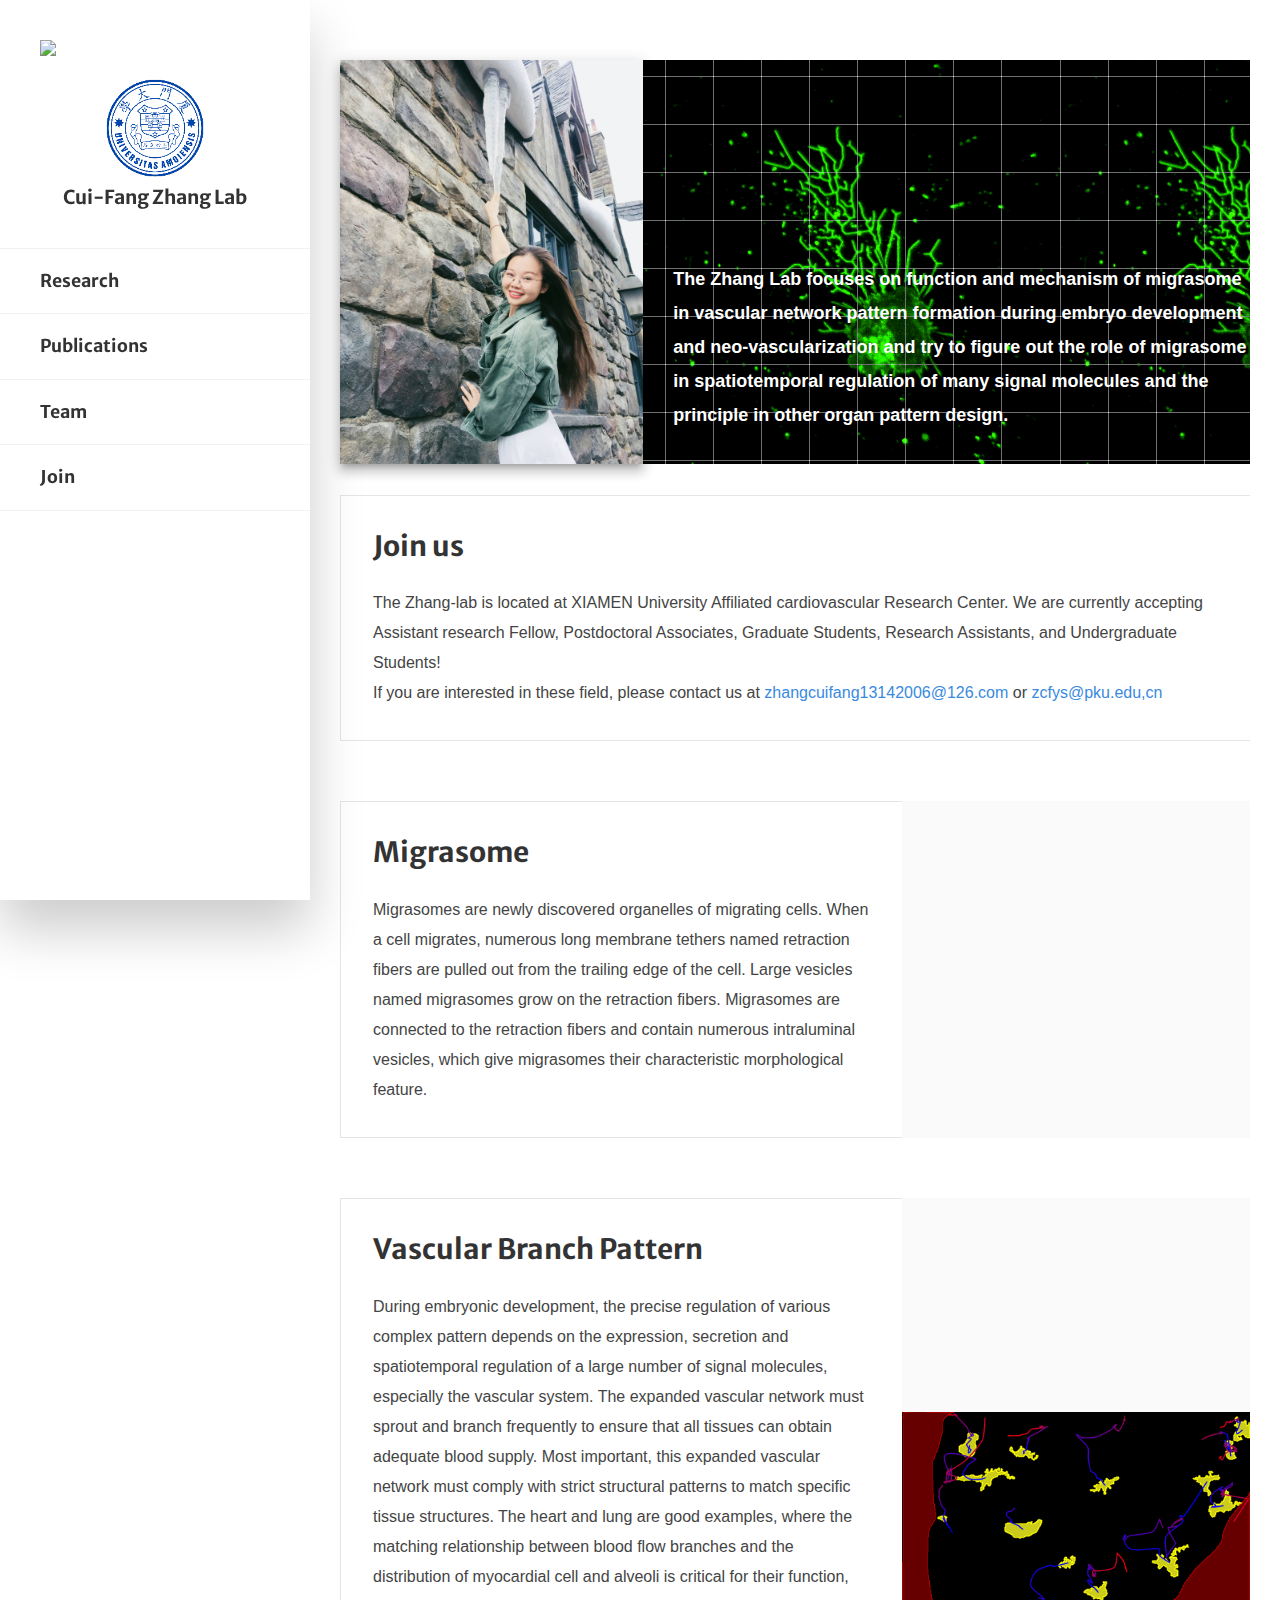
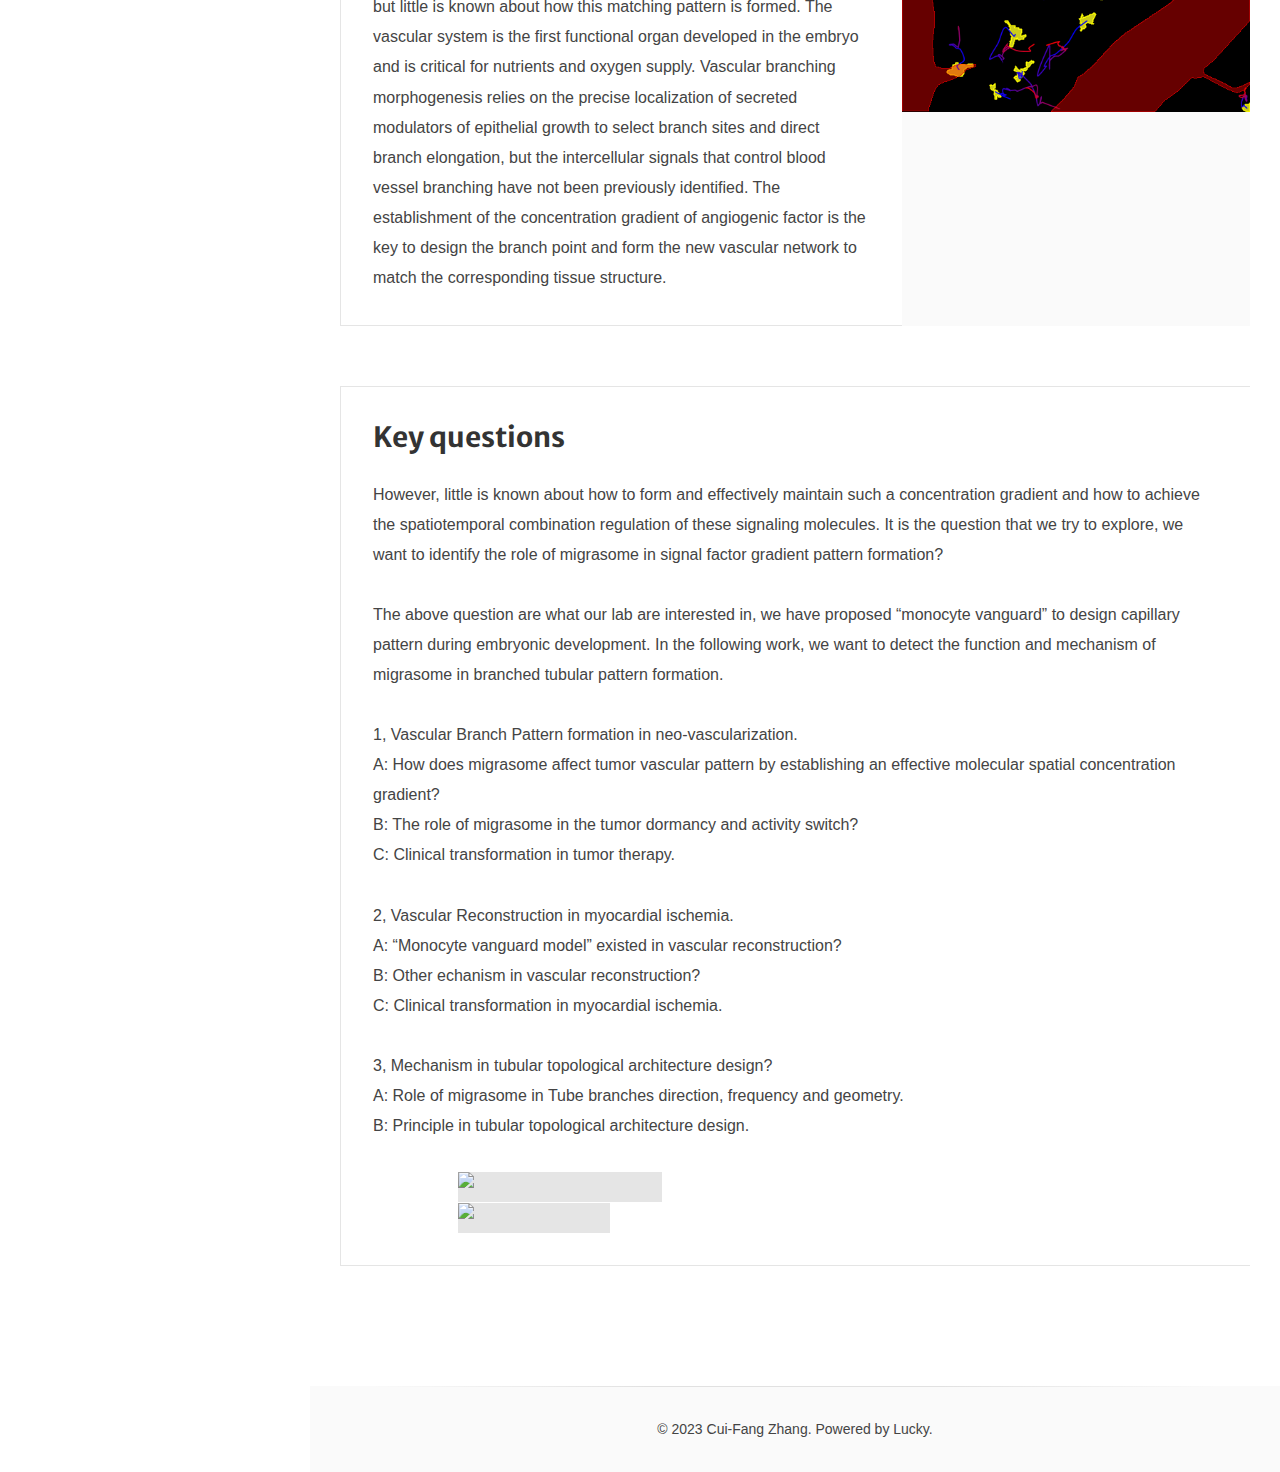
==== commit a58a0ef5: "Add files via upload" ====
--- a/index.html
+++ b/index.html
@@ -33,7 +33,7 @@
                         <!-- LOGO -->
                         <div id="eskimo-logo-cell" class="w-100">
                             <a class="eskimo-logo-link" href="index.html">
-                                <img src="../images/logo1.png" class="eskimo-logo1" alt="厦门大学医学院心血管研究所">
+                                <img src="../images/xiamendaxue.png" class="eskimo-logo1" alt="厦门大学医学院心血管研究所">
                                 <img src="../images/logo.png" class="eskimo-logo" alt="Cui-Fang Zhang Lab">
                                 Cui-Fang Zhang Lab
                             </a>
@@ -119,6 +119,8 @@
                                     </p>
                             </div>
                         </div>
+                        <div class="card-horizontal-right" title="Migrasome and retraction fiber" style=" background-size: 100% 300px;" data-img="images/monocyte-migrate-in-vessel.jpg">
+                        </div>
                     </div>
                 </div>
             </div>
@@ -163,9 +165,7 @@
                                 <div>
                                     <img src="../images/migrasome.jpg" title="Migrasome in CAM" style="width: 100%;height:auto;border-radius:0;"/>
                                 </div>
-                                <div>
-                                    <img src="../images/monocyte-migrate-in-vessel.jpg" title="Track of monocyte around vesse" style="width: 100%;height:auto;border-radius:0;"/>
-                                </div>
+                               
                             </div>
                         </div>
                     </div>
